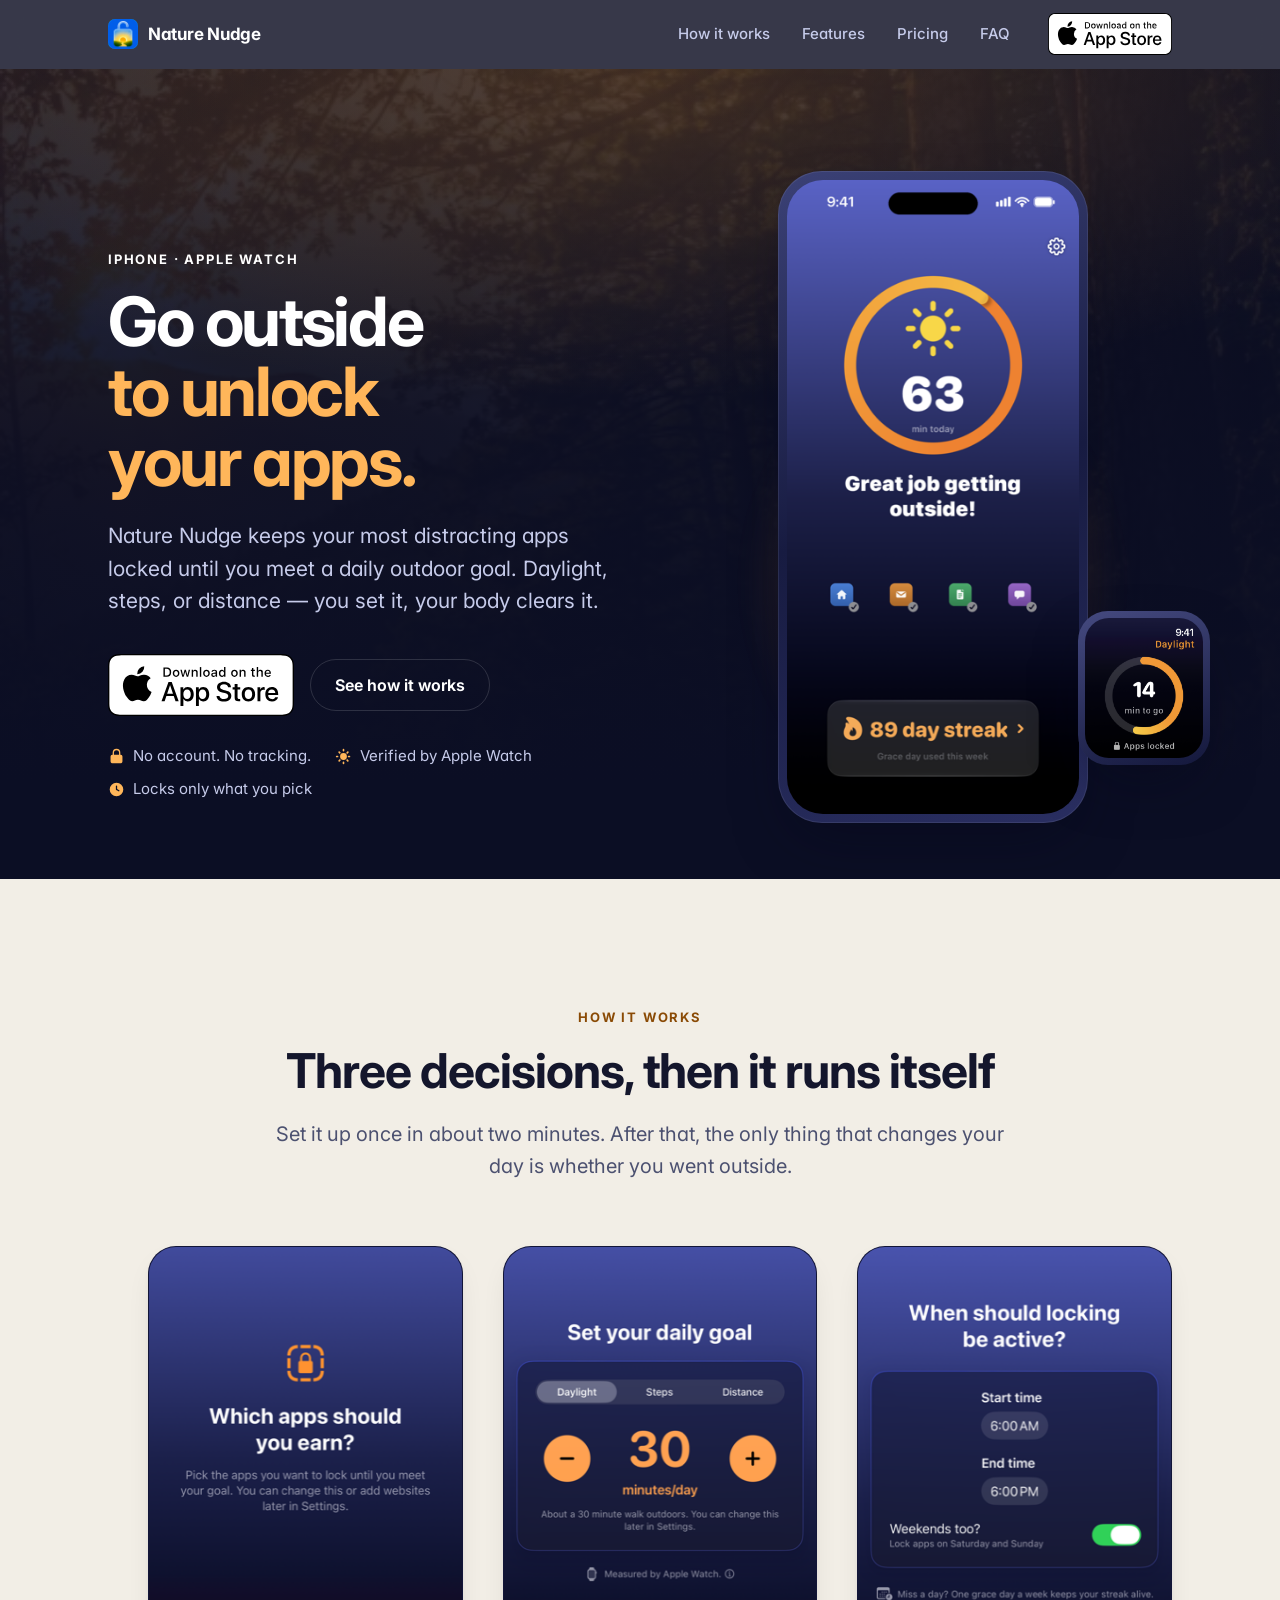
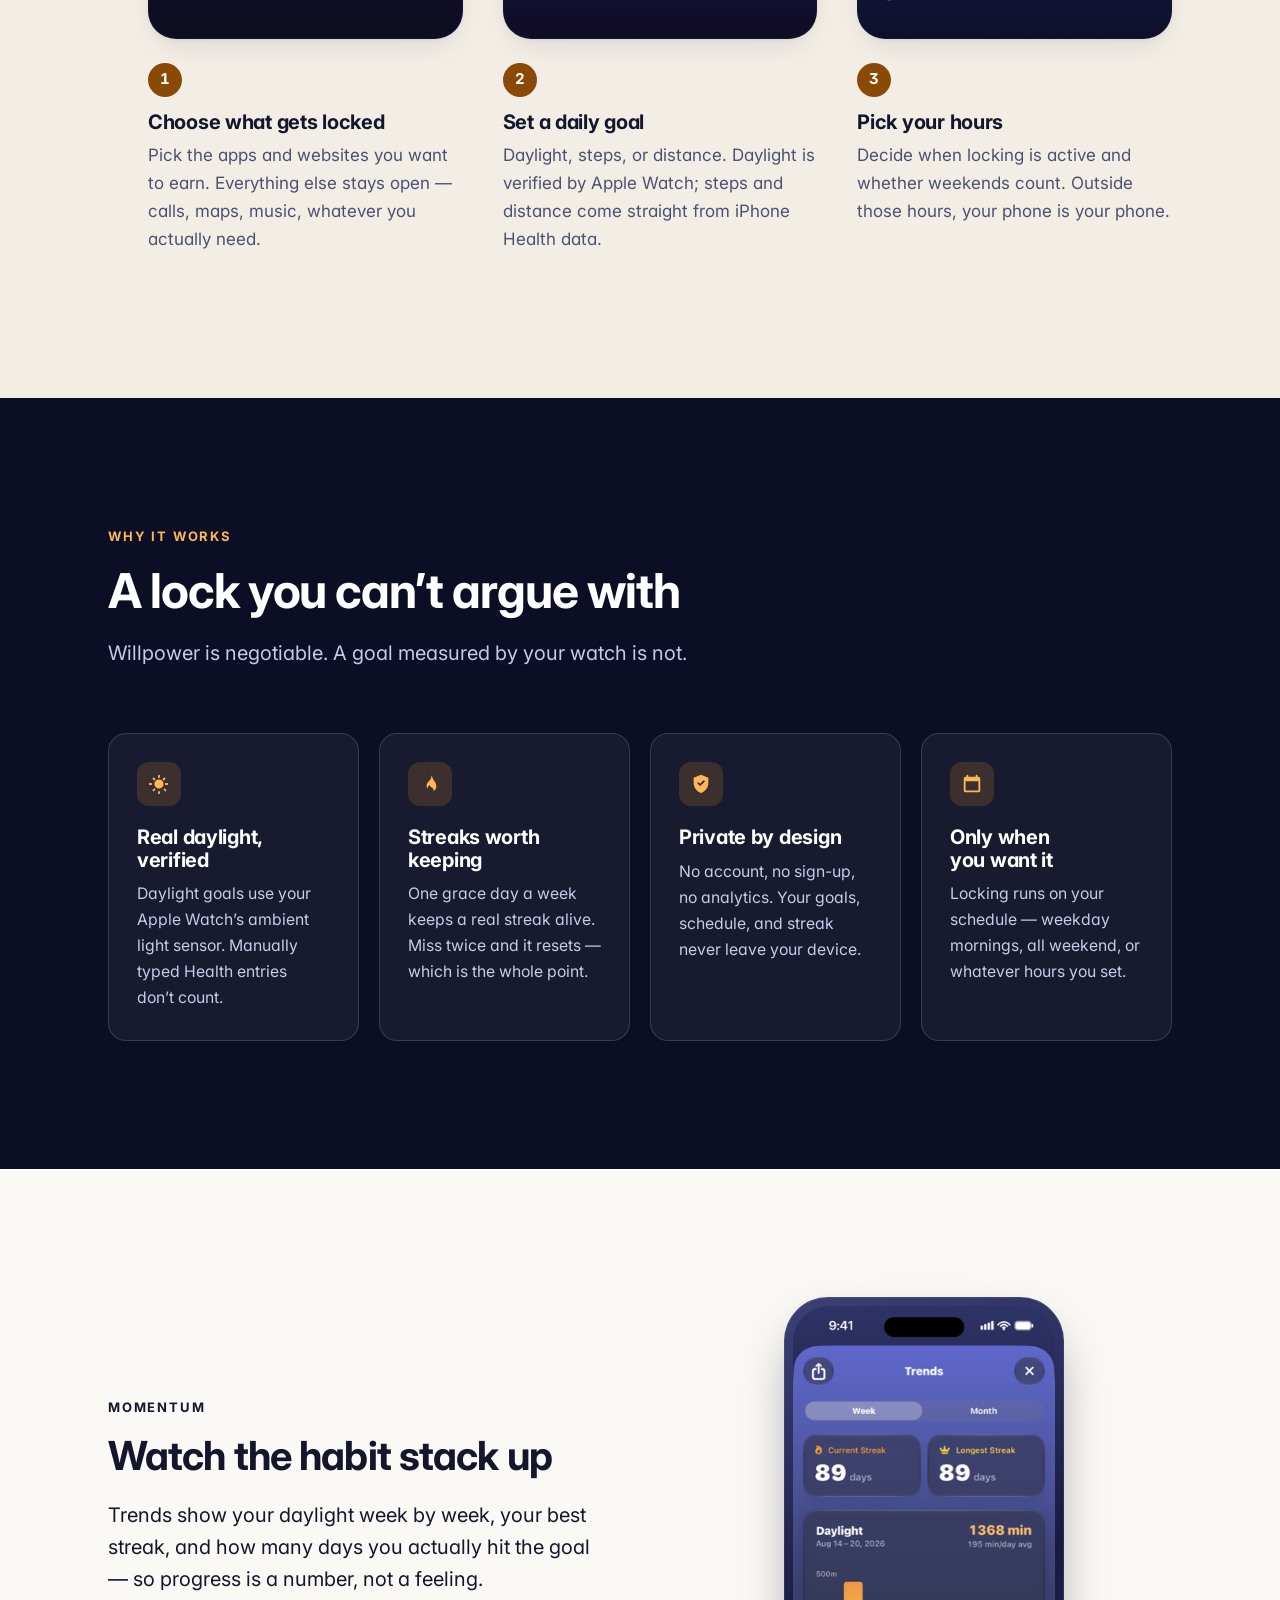
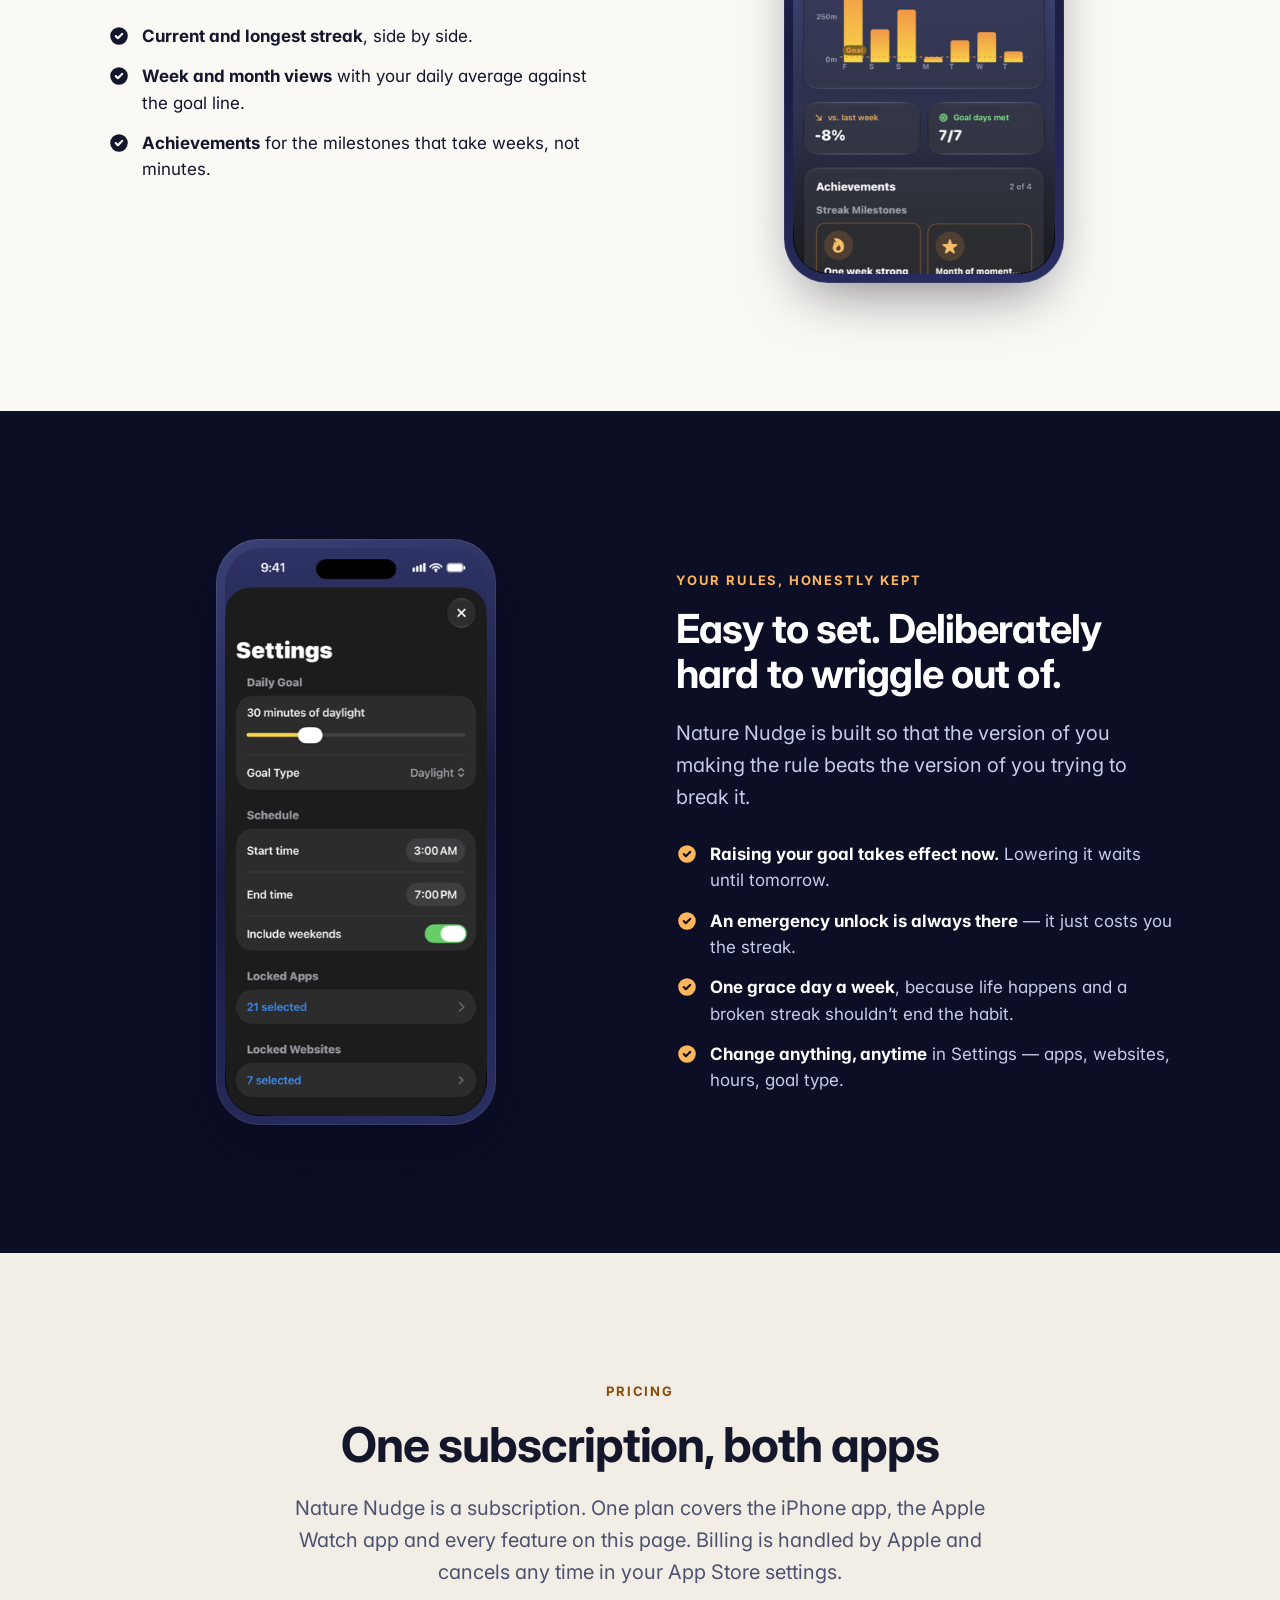
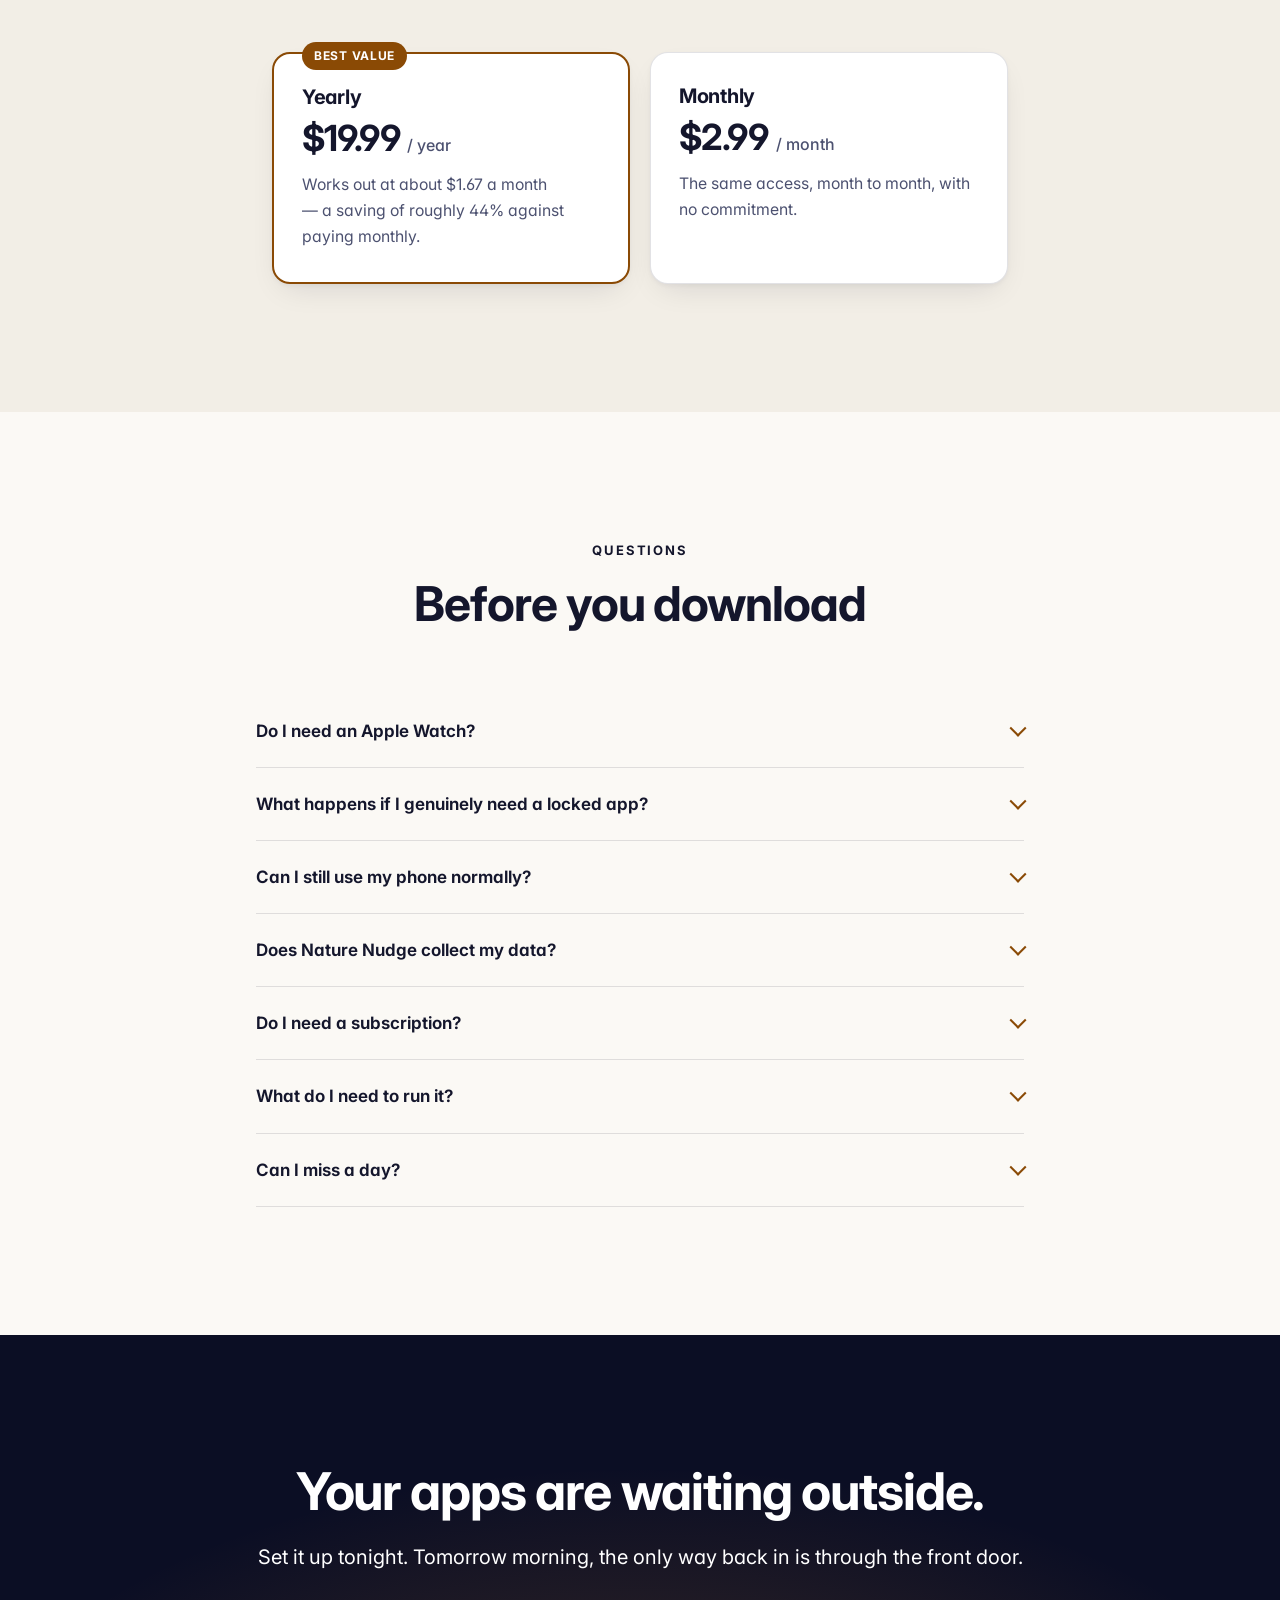
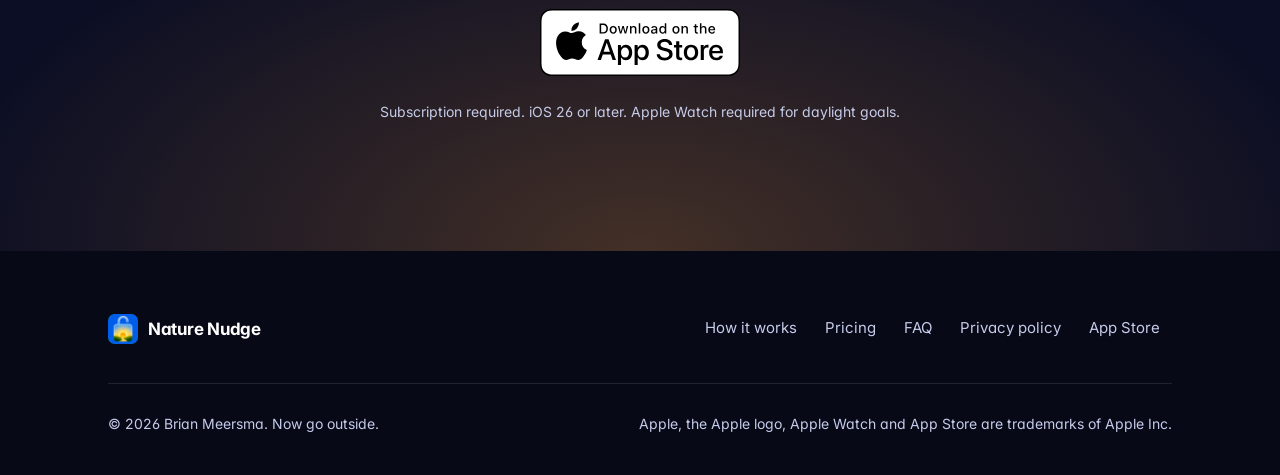
==== index.html @ 87e3a86f "Rebuild the marketing site around the real app The page was still the pre-launch Sunblock design: em" ====
<!DOCTYPE html>
<html lang="en">
<head>
<meta charset="UTF-8">
<meta name="viewport" content="width=device-width, initial-scale=1, viewport-fit=cover">
<title>Nature Nudge — Go outside to unlock your apps</title>
<meta name="description" content="Nature Nudge locks your most distracting apps until you meet a daily outdoor goal — daylight, steps, or distance. On the App Store for iPhone and Apple Watch.">

<meta name="theme-color" content="#FBF9F5" media="(prefers-color-scheme: light)">
<meta name="theme-color" content="#0B0E24" media="(prefers-color-scheme: dark)">
<link rel="canonical" href="https://brian-meersma.github.io/NatureNudge-Website/">

<link rel="icon" href="favicon.ico" sizes="32x32">
<link rel="icon" type="image/png" sizes="32x32" href="assets/favicon-32.png">
<link rel="icon" type="image/png" sizes="192x192" href="assets/favicon-192.png">
<link rel="apple-touch-icon" href="assets/apple-touch-icon.png">

<meta property="og:type" content="website">
<meta property="og:site_name" content="Nature Nudge">
<meta property="og:title" content="Nature Nudge — Go outside to unlock your apps">
<meta property="og:description" content="Your distracting apps stay locked until you meet a daily daylight, steps, or distance goal.">
<meta property="og:url" content="https://brian-meersma.github.io/NatureNudge-Website/">
<meta property="og:image" content="https://brian-meersma.github.io/NatureNudge-Website/assets/og-image.jpg">
<meta property="og:image:type" content="image/jpeg">
<meta property="og:image:width" content="1200">
<meta property="og:image:height" content="630">
<meta property="og:image:alt" content="Two iPhones running Nature Nudge beside the headline Go outside to unlock your apps.">
<meta property="og:image" content="https://brian-meersma.github.io/NatureNudge-Website/assets/og-image-square.jpg">
<meta property="og:image:type" content="image/jpeg">
<meta property="og:image:width" content="1200">
<meta property="og:image:height" content="1200">

<meta name="twitter:card" content="summary_large_image">
<meta name="twitter:title" content="Nature Nudge — Go outside to unlock your apps">
<meta name="twitter:description" content="Your distracting apps stay locked until you meet a daily daylight, steps, or distance goal.">
<meta name="twitter:image" content="https://brian-meersma.github.io/NatureNudge-Website/assets/og-image.jpg">
<meta name="twitter:image:alt" content="Two iPhones running Nature Nudge beside the headline Go outside to unlock your apps.">

<link rel="preconnect" href="https://fonts.googleapis.com">
<link rel="preconnect" href="https://fonts.gstatic.com" crossorigin>
<link href="https://fonts.googleapis.com/css2?family=Inter:wght@400;500;600;700&display=swap" rel="stylesheet">
<link rel="stylesheet" href="style.css">

<script type="application/ld+json">
{
  "@context": "https://schema.org",
  "@type": "SoftwareApplication",
  "name": "Nature Nudge",
  "applicationCategory": "HealthApplication",
  "operatingSystem": "iOS 26.0 or later",
  "url": "https://apps.apple.com/us/app/nature-nudge/id6762029266",
  "description": "Nature Nudge locks your distracting apps until you meet a daily outdoor goal — daylight, steps, or distance.",
  "offers": [
    { "@type": "Offer", "name": "Yearly",  "price": "19.99", "priceCurrency": "USD" },
    { "@type": "Offer", "name": "Monthly", "price": "2.99",  "priceCurrency": "USD" }
  ]
}
</script>
</head>

<body>
<a class="skip-link" href="#main">Skip to main content</a>

<header class="site-header" id="siteHeader">
    <div class="wrap">
        <a class="brand" href="#top">
            <img src="assets/app-icon.png" alt="" width="30" height="30">
            <span>Nature Nudge</span>
        </a>
        <nav aria-label="Main">
            <ul class="nav-list">
                <li><a href="#how">How it works</a></li>
                <li><a href="#features">Features</a></li>
                <li><a href="#pricing">Pricing</a></li>
                <li><a href="#faq">FAQ</a></li>
            </ul>
        </nav>
        <a class="badge-link"
           href="https://apps.apple.com/us/app/nature-nudge/id6762029266">
            <img src="assets/app-store-badge-white.svg"
                 alt="Download Nature Nudge on the App Store"
                 width="124" height="41">
        </a>
    </div>
</header>

<main id="main">

<!-- ============================================================ Hero -- -->
<section class="hero" id="top" aria-labelledby="hero-title">
    <img class="hero__photo" src="assets/hero-photo.jpg" alt="" aria-hidden="true">
    <span class="hero__veil" aria-hidden="true"></span>

    <div class="wrap">
        <div class="hero__grid">
            <div>
                <p class="eyebrow">iPhone · Apple Watch</p>
                <h1 class="hero__title" id="hero-title">
                    Go outside
                    <span class="accent">to unlock your apps.</span>
                </h1>
                <p class="hero__sub">
                    Nature Nudge keeps your most distracting apps locked until you
                    meet a daily outdoor goal. Daylight, steps, or distance — you set it,
                    your body clears it.
                </p>

                <div class="hero__actions">
                    <a class="badge-link"
                       href="https://apps.apple.com/us/app/nature-nudge/id6762029266">
                        <img src="assets/app-store-badge-white.svg"
                             alt="Download Nature Nudge on the App Store"
                             width="186" height="62">
                    </a>
                    <a class="btn btn--ghost-dark" href="#how">See how it works</a>
                </div>

                <ul class="hero__meta">
                    <li>
                        <svg viewBox="0 0 20 20" fill="currentColor" aria-hidden="true"><path fill-rule="evenodd" d="M10 1a4.5 4.5 0 0 0-4.5 4.5V8H5a2 2 0 0 0-2 2v6a2 2 0 0 0 2 2h10a2 2 0 0 0 2-2v-6a2 2 0 0 0-2-2h-.5V5.5A4.5 4.5 0 0 0 10 1Zm3 7V5.5a3 3 0 1 0-6 0V8h6Z" clip-rule="evenodd"/></svg>
                        No account. No tracking.
                    </li>
                    <li>
                        <svg viewBox="0 0 20 20" fill="currentColor" aria-hidden="true"><path d="M10 1a1 1 0 0 1 1 1v1a1 1 0 1 1-2 0V2a1 1 0 0 1 1-1Zm0 13a4 4 0 1 0 0-8 4 4 0 0 0 0 8Zm0 2a1 1 0 0 1 1 1v1a1 1 0 1 1-2 0v-1a1 1 0 0 1 1-1ZM4 10a1 1 0 0 1-1 1H2a1 1 0 1 1 0-2h1a1 1 0 0 1 1 1Zm14 0a1 1 0 0 1-1 1h-1a1 1 0 1 1 0-2h1a1 1 0 0 1 1 1ZM4.222 4.222a1 1 0 0 1 1.414 0l.707.707A1 1 0 0 1 4.93 6.343l-.707-.707a1 1 0 0 1 0-1.414Zm9.435 9.435a1 1 0 0 1 1.414 0l.707.707a1 1 0 0 1-1.414 1.414l-.707-.707a1 1 0 0 1 0-1.414Zm2.121-9.435a1 1 0 0 1 0 1.414l-.707.707a1 1 0 1 1-1.414-1.414l.707-.707a1 1 0 0 1 1.414 0ZM6.343 13.657a1 1 0 0 1 0 1.414l-.707.707a1 1 0 0 1-1.414-1.414l.707-.707a1 1 0 0 1 1.414 0Z"/></svg>
                        Verified by Apple Watch
                    </li>
                    <li>
                        <svg viewBox="0 0 20 20" fill="currentColor" aria-hidden="true"><path fill-rule="evenodd" d="M10 18a8 8 0 1 0 0-16 8 8 0 0 0 0 16Zm.75-12a.75.75 0 0 0-1.5 0v4c0 .28.16.54.4.67l2.75 1.5a.75.75 0 1 0 .72-1.32L10.75 9.5V6Z" clip-rule="evenodd"/></svg>
                        Locks only what you pick
                    </li>
                </ul>
            </div>

            <div class="hero__device">
                <div class="device device--lg">
                    <img src="assets/screens/03-unlock.png"
                         alt="Nature Nudge home screen showing 63 daylight minutes recorded today, a completed progress ring, four unlocked app icons, and an 89 day streak."
                         width="720" height="1561">
                </div>
                <div class="watch">
                    <img src="assets/screens/watch-face.png"
                         alt="Apple Watch showing a daylight progress ring with 14 minutes to go and the label Apps locked."
                         width="500" height="596">
                </div>
            </div>
        </div>
    </div>
</section>

<!-- ==================================================== How it works -- -->
<section class="section section--surface" id="how" aria-labelledby="how-title">
    <div class="wrap">
        <div class="section-head section-head--center">
            <p class="eyebrow">How it works</p>
            <h2 id="how-title">Three decisions, then it runs itself</h2>
            <p class="lede">
                Set it up once in about two minutes. After that, the only thing that
                changes your day is whether you went outside.
            </p>
        </div>

        <ol class="steps">
            <li class="step reveal">
                <div class="step__shot">
                    <img style="--shot-y: 45%" src="assets/screens/11-pick-apps.png"
                         alt="Setup screen asking which apps should you earn, with a Select Apps button."
                         width="720" height="1566" loading="lazy">
                </div>
                <div>
                    <span class="step__n" aria-hidden="true">1</span>
                    <h3><span class="visually-hidden">Step 1. </span>Choose what gets locked</h3>
                    <p>
                        Pick the apps and websites you want to earn. Everything else stays
                        open — calls, maps, music, whatever you actually need.
                    </p>
                </div>
            </li>

            <li class="step reveal">
                <div class="step__shot">
                    <img style="--shot-y: 37%" src="assets/screens/10-set-goal.png"
                         alt="Goal screen with Daylight, Steps and Distance tabs, set to 30 minutes per day and measured by Apple Watch."
                         width="720" height="1566" loading="lazy">
                </div>
                <div>
                    <span class="step__n" aria-hidden="true">2</span>
                    <h3><span class="visually-hidden">Step 2. </span>Set a daily goal</h3>
                    <p>
                        Daylight, steps, or distance. Daylight is verified by Apple Watch;
                        steps and distance come straight from iPhone Health data.
                    </p>
                </div>
            </li>

            <li class="step reveal">
                <div class="step__shot">
                    <img style="--shot-y: 29%" src="assets/screens/12-your-hours.png"
                         alt="Schedule screen with a six in the morning start time, six in the evening end time, and a Weekends too toggle switched on."
                         width="720" height="1566" loading="lazy">
                </div>
                <div>
                    <span class="step__n" aria-hidden="true">3</span>
                    <h3><span class="visually-hidden">Step 3. </span>Pick your hours</h3>
                    <p>
                        Decide when locking is active and whether weekends count. Outside
                        those hours, your phone is your phone.
                    </p>
                </div>
            </li>
        </ol>
    </div>
</section>

<!-- ======================================================= Features -- -->
<section class="section section--dark" id="features" aria-labelledby="features-title">
    <div class="wrap">
        <div class="section-head">
            <p class="eyebrow">Why it works</p>
            <h2 id="features-title">A lock you can’t argue with</h2>
            <p class="lede">
                Willpower is negotiable. A goal measured by your watch is not.
            </p>
        </div>

        <ul class="features">
            <li class="feature reveal">
                <span class="feature__icon" aria-hidden="true">
                    <svg viewBox="0 0 24 24" fill="currentColor"><path d="M12 2a1 1 0 0 1 1 1v1.5a1 1 0 1 1-2 0V3a1 1 0 0 1 1-1Zm0 15a5 5 0 1 0 0-10 5 5 0 0 0 0 10Zm0 2.5a1 1 0 0 1 1 1V22a1 1 0 1 1-2 0v-1.5a1 1 0 0 1 1-1ZM4.5 12a1 1 0 0 1-1 1H2a1 1 0 1 1 0-2h1.5a1 1 0 0 1 1 1Zm17.5 0a1 1 0 0 1-1 1h-1.5a1 1 0 1 1 0-2H21a1 1 0 0 1 1 1ZM5.28 5.28a1 1 0 0 1 1.42 0l1.06 1.06A1 1 0 0 1 6.34 7.76L5.28 6.7a1 1 0 0 1 0-1.42Zm11.96 11.96a1 1 0 0 1 1.42 0l1.06 1.06a1 1 0 0 1-1.42 1.42l-1.06-1.06a1 1 0 0 1 0-1.42Zm1.48-11.96a1 1 0 0 1 0 1.42L17.66 7.76a1 1 0 1 1-1.42-1.42l1.06-1.06a1 1 0 0 1 1.42 0ZM7.76 17.24a1 1 0 0 1 0 1.42L6.7 19.72a1 1 0 0 1-1.42-1.42l1.06-1.06a1 1 0 0 1 1.42 0Z"/></svg>
                </span>
                <h3>Real daylight, verified</h3>
                <p>
                    Daylight goals use your Apple Watch’s ambient light sensor. Manually
                    typed Health entries don’t count.
                </p>
            </li>

            <li class="feature reveal">
                <span class="feature__icon" aria-hidden="true">
                    <svg viewBox="0 0 24 24" fill="currentColor"><path d="M13.5 2.5c.3 3-1 4.6-2.3 6C9.7 10 8.3 11.4 8.3 14a3.7 3.7 0 0 0 1.4 2.9c-.1-1.6.6-2.9 1.7-3.9.9 1.9 2.4 2.4 3.6 3.6a3.6 3.6 0 0 1 .9 3.4A5.9 5.9 0 0 0 19 15c0-4.4-2.4-6-3.4-8-.8-1.6-1.4-3.2-2.1-4.5Z"/><path d="M12 22a6 6 0 0 1-6-6c0-1.1.3-2 .8-2.9A8 8 0 0 0 6 16a6 6 0 0 0 6 6Z" opacity=".55"/></svg>
                </span>
                <h3>Streaks worth keeping</h3>
                <p>
                    One grace day a week keeps a real streak alive. Miss twice and it
                    resets — which is the whole point.
                </p>
            </li>

            <li class="feature reveal">
                <span class="feature__icon" aria-hidden="true">
                    <svg viewBox="0 0 24 24" fill="currentColor"><path fill-rule="evenodd" d="M12 2 4 5.2v6.1c0 4.6 3.2 8.8 8 10.7 4.8-1.9 8-6.1 8-10.7V5.2L12 2Zm3.7 7.7a1 1 0 1 0-1.4-1.4L11 11.6 9.7 10.3a1 1 0 0 0-1.4 1.4l2 2a1 1 0 0 0 1.4 0l4-4Z" clip-rule="evenodd"/></svg>
                </span>
                <h3>Private by design</h3>
                <p>
                    No account, no sign-up, no analytics. Your goals, schedule, and streak
                    never leave your device.
                </p>
            </li>

            <li class="feature reveal">
                <span class="feature__icon" aria-hidden="true">
                    <svg viewBox="0 0 24 24" fill="currentColor"><path fill-rule="evenodd" d="M7 2a1 1 0 0 1 1 1v1h8V3a1 1 0 1 1 2 0v1h1a2 2 0 0 1 2 2v13a2 2 0 0 1-2 2H5a2 2 0 0 1-2-2V6a2 2 0 0 1 2-2h1V3a1 1 0 0 1 1-1ZM5 9v10h14V9H5Z" clip-rule="evenodd"/></svg>
                </span>
                <h3>Only when you want it</h3>
                <p>
                    Locking runs on your schedule — weekday mornings, all weekend, or
                    whatever hours you set.
                </p>
            </li>
        </ul>
    </div>
</section>

<!-- ========================================================= Streaks -- -->
<section class="section section--surface-alt" aria-labelledby="streak-title">
    <div class="wrap">
        <div class="split">
            <div class="split__body">
                <p class="eyebrow">Momentum</p>
                <h2 id="streak-title">Watch the habit stack up</h2>
                <p class="lede">
                    Trends show your daylight week by week, your best streak, and how many
                    days you actually hit the goal — so progress is a number, not a feeling.
                </p>
                <ul class="checklist">
                    <li>
                        <svg viewBox="0 0 20 20" fill="currentColor" aria-hidden="true"><path fill-rule="evenodd" d="M10 18a8 8 0 1 0 0-16 8 8 0 0 0 0 16Zm3.7-9.3a1 1 0 0 0-1.4-1.4L9 10.6 7.7 9.3a1 1 0 0 0-1.4 1.4l2 2a1 1 0 0 0 1.4 0l4-4Z" clip-rule="evenodd"/></svg>
                        <span><strong>Current and longest streak</strong>, side by side.</span>
                    </li>
                    <li>
                        <svg viewBox="0 0 20 20" fill="currentColor" aria-hidden="true"><path fill-rule="evenodd" d="M10 18a8 8 0 1 0 0-16 8 8 0 0 0 0 16Zm3.7-9.3a1 1 0 0 0-1.4-1.4L9 10.6 7.7 9.3a1 1 0 0 0-1.4 1.4l2 2a1 1 0 0 0 1.4 0l4-4Z" clip-rule="evenodd"/></svg>
                        <span><strong>Week and month views</strong> with your daily average against the goal line.</span>
                    </li>
                    <li>
                        <svg viewBox="0 0 20 20" fill="currentColor" aria-hidden="true"><path fill-rule="evenodd" d="M10 18a8 8 0 1 0 0-16 8 8 0 0 0 0 16Zm3.7-9.3a1 1 0 0 0-1.4-1.4L9 10.6 7.7 9.3a1 1 0 0 0-1.4 1.4l2 2a1 1 0 0 0 1.4 0l4-4Z" clip-rule="evenodd"/></svg>
                        <span><strong>Achievements</strong> for the milestones that take weeks, not minutes.</span>
                    </li>
                </ul>
            </div>
            <div class="split__media reveal">
                <div class="device">
                    <img src="assets/screens/04-streak.png"
                         alt="Trends screen showing an 89 day current streak, 1368 daylight minutes for the week, a bar chart against the goal line, and 7 of 7 goal days met."
                         width="720" height="1561" loading="lazy">
                </div>
            </div>
        </div>
    </div>
</section>

<!-- =================================================== Accountability -- -->
<section class="section section--dark" aria-labelledby="rules-title">
    <div class="wrap">
        <div class="split split--flip">
            <div class="split__body">
                <p class="eyebrow">Your rules, honestly kept</p>
                <h2 id="rules-title">Easy to set. Deliberately hard to wriggle out of.</h2>
                <p class="lede">
                    Nature Nudge is built so that the version of you making the rule beats
                    the version of you trying to break it.
                </p>
                <ul class="checklist">
                    <li>
                        <svg viewBox="0 0 20 20" fill="currentColor" aria-hidden="true"><path fill-rule="evenodd" d="M10 18a8 8 0 1 0 0-16 8 8 0 0 0 0 16Zm3.7-9.3a1 1 0 0 0-1.4-1.4L9 10.6 7.7 9.3a1 1 0 0 0-1.4 1.4l2 2a1 1 0 0 0 1.4 0l4-4Z" clip-rule="evenodd"/></svg>
                        <span><strong>Raising your goal takes effect now.</strong> Lowering it waits until tomorrow.</span>
                    </li>
                    <li>
                        <svg viewBox="0 0 20 20" fill="currentColor" aria-hidden="true"><path fill-rule="evenodd" d="M10 18a8 8 0 1 0 0-16 8 8 0 0 0 0 16Zm3.7-9.3a1 1 0 0 0-1.4-1.4L9 10.6 7.7 9.3a1 1 0 0 0-1.4 1.4l2 2a1 1 0 0 0 1.4 0l4-4Z" clip-rule="evenodd"/></svg>
                        <span><strong>An emergency unlock is always there</strong> — it just costs you the streak.</span>
                    </li>
                    <li>
                        <svg viewBox="0 0 20 20" fill="currentColor" aria-hidden="true"><path fill-rule="evenodd" d="M10 18a8 8 0 1 0 0-16 8 8 0 0 0 0 16Zm3.7-9.3a1 1 0 0 0-1.4-1.4L9 10.6 7.7 9.3a1 1 0 0 0-1.4 1.4l2 2a1 1 0 0 0 1.4 0l4-4Z" clip-rule="evenodd"/></svg>
                        <span><strong>One grace day a week</strong>, because life happens and a broken streak shouldn’t end the habit.</span>
                    </li>
                    <li>
                        <svg viewBox="0 0 20 20" fill="currentColor" aria-hidden="true"><path fill-rule="evenodd" d="M10 18a8 8 0 1 0 0-16 8 8 0 0 0 0 16Zm3.7-9.3a1 1 0 0 0-1.4-1.4L9 10.6 7.7 9.3a1 1 0 0 0-1.4 1.4l2 2a1 1 0 0 0 1.4 0l4-4Z" clip-rule="evenodd"/></svg>
                        <span><strong>Change anything, anytime</strong> in Settings — apps, websites, hours, goal type.</span>
                    </li>
                </ul>
            </div>
            <div class="split__media reveal">
                <div class="device">
                    <img src="assets/screens/07-your-rules.png"
                         alt="Nature Nudge Settings showing a 30 minutes of daylight goal slider, start and end times, an include weekends toggle, 21 locked apps and 7 locked websites."
                         width="720" height="1561" loading="lazy">
                </div>
            </div>
        </div>
    </div>
</section>

<!-- ========================================================= Pricing -- -->
<section class="section section--surface" id="pricing" aria-labelledby="pricing-title">
    <div class="wrap">
        <div class="section-head section-head--center">
            <p class="eyebrow">Pricing</p>
            <h2 id="pricing-title">One subscription, both apps</h2>
            <p class="lede">
                Nature Nudge is a subscription. One plan covers the iPhone app, the
                Apple Watch app and every feature on this page. Billing is handled by
                Apple and cancels any time in your App Store settings.
            </p>
        </div>

        <ul class="plans plans--two">
            <li class="plan plan--featured">
                <span class="plan__tag">Best value</span>
                <h3>Yearly</h3>
                <p class="plan__price">$19.99 <span>/ year</span></p>
                <p>Works out at about $1.67 a month — a saving of roughly 44% against
                   paying monthly.</p>
            </li>
            <li class="plan">
                <h3>Monthly</h3>
                <p class="plan__price">$2.99 <span>/ month</span></p>
                <p>The same access, month to month, with no commitment.</p>
            </li>
        </ul>
    </div>
</section>

<!-- ============================================================= FAQ -- -->
<section class="section section--surface-alt" id="faq" aria-labelledby="faq-title">
    <div class="wrap">
        <div class="section-head section-head--center">
            <p class="eyebrow">Questions</p>
            <h2 id="faq-title">Before you download</h2>
        </div>

        <div class="faq">
            <details>
                <summary>Do I need an Apple Watch?</summary>
                <p>
                    Only for daylight goals — the watch’s ambient light sensor is what
                    verifies real time outdoors. Steps and distance goals work from iPhone
                    Health data alone.
                </p>
            </details>
            <details>
                <summary>What happens if I genuinely need a locked app?</summary>
                <p>
                    There’s an emergency unlock you can use at any time. It opens everything
                    immediately and resets your streak, so it stays available without becoming
                    a habit.
                </p>
            </details>
            <details>
                <summary>Can I still use my phone normally?</summary>
                <p>
                    Yes. Only the apps and websites you choose are locked, only during the
                    hours you set. Calls, messages, maps and everything you didn’t pick stay
                    open the whole time.
                </p>
            </details>
            <details>
                <summary>Does Nature Nudge collect my data?</summary>
                <p>
                    No. There is no account, no analytics and no advertising. Your goal,
                    schedule, app selections and streak are stored on your device. Read the
                    full <a href="privacy.html">privacy policy</a>.
                </p>
            </details>
            <details>
                <summary>Do I need a subscription?</summary>
                <p>
                    Yes. Nature Nudge needs an active subscription to lock apps — $2.99
                    a month or $19.99 a year, billed by Apple and cancellable any time
                    in your App Store settings.
                </p>
            </details>
            <details>
                <summary>What do I need to run it?</summary>
                <p>
                    iOS 26 or later on iPhone, iPadOS 26 on iPad, and watchOS 26 for the
                    Apple Watch app. Nature Nudge needs Screen Time permission to lock apps
                    and Health read access for the goal type you choose.
                </p>
            </details>
            <details>
                <summary>Can I miss a day?</summary>
                <p>
                    You get one grace day a week. Use it and the streak survives; miss a
                    second day in the same week and it starts over.
                </p>
            </details>
        </div>
    </div>
</section>

<!-- ============================================================= CTA -- -->
<section class="section cta" aria-labelledby="cta-title">
    <div class="wrap">
        <h2 id="cta-title">Your apps are waiting outside.</h2>
        <p class="lede">
            Set it up tonight. Tomorrow morning, the only way back in is through
            the front door.
        </p>
        <div class="cta__actions">
            <a class="badge-link"
               href="https://apps.apple.com/us/app/nature-nudge/id6762029266">
                <img src="assets/app-store-badge-white.svg"
                     alt="Download Nature Nudge on the App Store"
                     width="200" height="67">
            </a>
        </div>
        <p class="cta__fine">
            Subscription required. iOS 26 or later. Apple Watch required for daylight goals.
        </p>
    </div>
</section>

</main>

<footer class="site-footer">
    <div class="wrap">
        <div class="site-footer__top">
            <a class="brand" href="#top">
                <img src="assets/app-icon.png" alt="" width="30" height="30">
                <span>Nature Nudge</span>
            </a>
            <nav aria-label="Footer">
                <ul>
                    <li><a href="#how">How it works</a></li>
                    <li><a href="#pricing">Pricing</a></li>
                    <li><a href="#faq">FAQ</a></li>
                    <li><a href="privacy.html">Privacy policy</a></li>
                    <li><a href="https://apps.apple.com/us/app/nature-nudge/id6762029266">App Store</a></li>
                </ul>
            </nav>
        </div>
        <div class="site-footer__base">
            <p>&copy; 2026 Brian Meersma. Now go outside.</p>
            <p>Apple, the Apple logo, Apple Watch and App Store are trademarks of Apple Inc.</p>
        </div>
    </div>
</footer>

<script src="script.js" defer></script>
</body>
</html>
---- style.css ----
/* ==========================================================================
   Nature Nudge — marketing site
   Palette and type scale mirror the iOS app: deep indigo night, sunrise amber.
   ========================================================================== */

:root {
    /* Dark canvas — the app's night gradient. Identical in both colour schemes;
       the hero, feature band, CTA and footer are always dark. */
    --ink:            #0B0E24;
    --ink-2:          #12163A;

    --on-dark:        #FFFFFF;
    --on-dark-muted:  #C6CBEA;
    --line-dark:      rgba(255, 255, 255, 0.14);
    --card-dark:      rgba(255, 255, 255, 0.055);

    /* Sunrise accent — constant across schemes */
    --amber:          #F59A2E;
    --amber-bright:   #FFB65A;

    /* Surface canvas — every token below flips under prefers-color-scheme: dark.
       "surface" is the lighter of the two alternating bands, "surface-alt" the
       other; in dark mode both are dark, just separable. */
    --surface:            #FBF9F5;
    --surface-alt:        #F2EEE6;
    --card-surface:       #FFFFFF;
    --on-surface:         #14162C;
    --on-surface-muted:   #4C5170;
    --accent-ink:         #8A4A05;   /* amber that clears 4.5:1 on the surface */
    --on-accent:          #FFFFFF;   /* text sitting on an --accent-ink chip */
    --line:               rgba(20, 22, 44, 0.12);
    --shadow-card:        0 2px 4px rgba(20, 22, 44, 0.04),
                          0 12px 32px -12px rgba(20, 22, 44, 0.14);

    /* Geometry */
    --radius-sm:  10px;
    --radius:     18px;
    --radius-lg:  28px;
    --measure:    68ch;
    --gutter:     clamp(1.25rem, 5vw, 3rem);
    --section-y:  clamp(4.5rem, 10vw, 8.5rem);

    --shadow-lift: 0 24px 60px -20px rgba(5, 7, 25, 0.55);
}

@media (prefers-color-scheme: dark) {
    :root {
        --surface:            #171C3D;
        --surface-alt:        #0F1330;
        --card-surface:       rgba(255, 255, 255, 0.055);
        --on-surface:         #FFFFFF;
        --on-surface-muted:   #C6CBEA;
        --accent-ink:         #FFB65A;
        --on-accent:          #1A1204;
        --line:               rgba(255, 255, 255, 0.14);
        --shadow-card:        0 2px 4px rgba(0, 0, 0, 0.28),
                              0 14px 34px -14px rgba(0, 0, 0, 0.55);
    }
}

/* --------------------------------------------------------------- Reset -- */

*, *::before, *::after { box-sizing: border-box; }

html {
    -webkit-text-size-adjust: 100%;
    scroll-behavior: smooth;
    scroll-padding-top: 6rem;
}

body {
    margin: 0;
    font-family: "Inter", -apple-system, BlinkMacSystemFont, "Segoe UI", Roboto,
                 Helvetica, Arial, sans-serif;
    font-size: 1.0625rem;
    line-height: 1.65;
    color: var(--on-surface);
    background: var(--surface);
    -webkit-font-smoothing: antialiased;
    text-rendering: optimizeLegibility;
    font-feature-settings: "cv11", "ss01";
}

img, svg { display: block; max-width: 100%; height: auto; }

h1, h2, h3, h4 {
    margin: 0;
    font-weight: 700;
    line-height: 1.12;
    letter-spacing: -0.022em;
    text-wrap: balance;
}

p { margin: 0; text-wrap: pretty; }

ul { margin: 0; padding: 0; list-style: none; }

a { color: inherit; }

/* ------------------------------------------------------- Accessibility -- */

.skip-link {
    position: absolute;
    left: 1rem;
    top: -100%;
    z-index: 999;
    padding: 0.75rem 1.25rem;
    background: var(--amber);
    color: #1A1204;
    font-weight: 700;
    border-radius: var(--radius-sm);
    text-decoration: none;
}
.skip-link:focus { top: 1rem; }

:focus-visible {
    outline: 3px solid var(--amber-bright);
    outline-offset: 3px;
    border-radius: 4px;
}
.section--surface :focus-visible,
.section--surface-alt :focus-visible { outline-color: var(--accent-ink); }

.visually-hidden {
    position: absolute;
    width: 1px; height: 1px;
    margin: -1px; padding: 0;
    overflow: hidden;
    clip: rect(0 0 0 0);
    clip-path: inset(50%);
    white-space: nowrap;
}

/* ------------------------------------------------------------- Layout -- */

.wrap {
    width: 100%;
    max-width: 1160px;
    margin-inline: auto;
    padding-inline: var(--gutter);
}

.section { padding-block: var(--section-y); }

.section--surface { background: var(--surface); color: var(--on-surface); }
.section--surface { background: var(--surface-alt); color: var(--on-surface); }
.section--dark {
    background: var(--ink);
    color: var(--on-dark);
}

.section-head { max-width: 46rem; margin-bottom: clamp(2.5rem, 5vw, 4rem); }
.section-head--center { margin-inline: auto; text-align: center; }

.eyebrow {
    display: block;
    margin-bottom: 1rem;
    font-size: 0.8125rem;
    font-weight: 700;
    letter-spacing: 0.14em;
    text-transform: uppercase;
}
.section--surface .eyebrow,
.section--surface .eyebrow { color: var(--accent-ink); }
.section--dark .eyebrow { color: var(--amber-bright); }

h2 { font-size: clamp(1.95rem, 4.4vw, 3rem); }
h3 { font-size: 1.25rem; letter-spacing: -0.014em; }

.lede {
    margin-top: 1.25rem;
    font-size: clamp(1.0625rem, 1.6vw, 1.25rem);
    line-height: 1.6;
    max-width: var(--measure);
}
.section--surface .lede,
.section--surface .lede { color: var(--on-surface-muted); }
.section--dark .lede { color: var(--on-dark-muted); }
.section-head--center .lede { margin-inline: auto; }

/* ------------------------------------------------------------ Buttons -- */

.badge-link {
    display: inline-block;
    border-radius: 9px;
    transition: transform 0.18s ease;
}
.badge-link:hover { transform: translateY(-2px); }
.badge-link img { width: 168px; height: auto; }

.btn {
    display: inline-flex;
    align-items: center;
    gap: 0.5rem;
    min-height: 48px;
    padding: 0.75rem 1.5rem;
    border-radius: 999px;
    font-weight: 650;
    font-size: 1rem;
    text-decoration: none;
    border: 1.5px solid transparent;
    transition: background-color 0.18s ease, border-color 0.18s ease,
                transform 0.18s ease;
}
.btn--ghost-dark {
    border-color: var(--line-dark);
    color: var(--on-dark);
}
.btn--ghost-dark:hover {
    background: rgba(255, 255, 255, 0.08);
    border-color: rgba(255, 255, 255, 0.32);
}
.btn--solid {
    background: var(--amber);
    color: #1A1204;
}
.btn--solid:hover { background: var(--amber-bright); transform: translateY(-2px); }

/* --------------------------------------------------------------- Nav --- */

.site-header {
    position: sticky;
    top: 0;
    z-index: 50;
    background: rgba(11, 14, 36, 0.82);
    backdrop-filter: saturate(160%) blur(14px);
    -webkit-backdrop-filter: saturate(160%) blur(14px);
    border-bottom: 1px solid transparent;
    color: var(--on-dark);
    transition: border-color 0.25s ease, background-color 0.25s ease;
}
.site-header.is-stuck { border-bottom-color: var(--line-dark); }

.site-header .wrap {
    display: flex;
    align-items: center;
    gap: 1.5rem;
    min-height: 68px;
}

.brand {
    display: inline-flex;
    align-items: center;
    min-height: 44px;
    gap: 0.625rem;
    font-weight: 700;
    font-size: 1.0625rem;
    letter-spacing: -0.015em;
    text-decoration: none;
    margin-right: auto;
}
.brand img { width: 30px; height: 30px; border-radius: 7px; }

.nav-list {
    display: flex;
    align-items: center;
    gap: 0.25rem;
}
.nav-list a {
    display: inline-flex;
    align-items: center;
    min-height: 44px;
    padding: 0 0.875rem;
    border-radius: 999px;
    font-size: 0.9375rem;
    font-weight: 500;
    color: var(--on-dark-muted);
    text-decoration: none;
    transition: color 0.18s ease, background-color 0.18s ease;
}
.nav-list a:hover { color: var(--on-dark); background: rgba(255, 255, 255, 0.08); }

.site-header .badge-link {
    display: inline-flex;
    align-items: center;
    min-height: 44px;
}
.site-header .badge-link img { width: 124px; }

@media (max-width: 720px) {
    .nav-list { display: none; }
}

/* Footer links sit flush with the wordmark once the row wraps. */
@media (max-width: 720px) {
    .site-footer nav ul { margin-inline-start: -0.75rem; }
}

@media (max-width: 400px) {
    .site-header .wrap { gap: 0.75rem; }
    .brand { font-size: 1rem; }
    .brand span { white-space: nowrap; }
    .site-header .badge-link img { width: 104px; }
}

/* --------------------------------------------------------------- Hero -- */

.hero {
    position: relative;
    isolation: isolate;
    background: var(--ink);
    color: var(--on-dark);
    overflow: hidden;
    padding-block: clamp(3.5rem, 8vw, 6.5rem) 0;
}

.hero__photo {
    position: absolute;
    inset: 0;
    z-index: -2;
    width: 100%;
    height: 100%;
    object-fit: cover;
    object-position: 50% 32%;
    opacity: 0.34;
}

.hero__veil {
    position: absolute;
    inset: 0;
    z-index: -1;
    background:
        radial-gradient(120% 70% at 50% 0%, rgba(245, 154, 46, 0.20) 0%, rgba(245, 154, 46, 0) 58%),
        linear-gradient(180deg, rgba(11, 14, 36, 0.62) 0%, rgba(11, 14, 36, 0.88) 46%, var(--ink) 88%);
}

.hero__grid {
    display: grid;
    gap: clamp(2.5rem, 6vw, 4rem);
    align-items: center;
}
@media (min-width: 940px) {
    .hero__grid {
        grid-template-columns: minmax(0, 1.05fr) minmax(0, 0.95fr);
        gap: 3.5rem;
    }
}

.hero__title {
    font-size: clamp(2.5rem, 6.2vw, 4.25rem);
    letter-spacing: -0.035em;
    line-height: 1.03;
}
.hero__title .accent {
    display: block;
    color: var(--amber-bright);
}

.hero__sub {
    margin-top: 1.5rem;
    max-width: 34rem;
    font-size: clamp(1.0625rem, 1.8vw, 1.3125rem);
    line-height: 1.55;
    color: var(--on-dark-muted);
}

.hero__actions {
    display: flex;
    flex-wrap: wrap;
    align-items: center;
    gap: 1rem;
    margin-top: 2.25rem;
}
.hero .badge-link img { width: 186px; }

.hero__meta {
    display: flex;
    flex-wrap: wrap;
    gap: 0.5rem 1.5rem;
    margin-top: 1.75rem;
    font-size: 0.9375rem;
    color: var(--on-dark-muted);
}
.hero__meta li { display: flex; align-items: center; gap: 0.5rem; }
.hero__meta svg { flex: none; width: 17px; height: 17px; color: var(--amber-bright); }

/* Device art */

.device {
    position: relative;
    margin-inline: auto;
    width: min(280px, 72vw);
    padding: 9px;
    border-radius: 44px;
    background: linear-gradient(160deg, #3B4176 0%, #171B41 50%, #2A2F62 100%);
    box-shadow: var(--shadow-lift), 0 0 0 1px rgba(255, 255, 255, 0.08) inset;
}
.device img {
    width: 100%;
    border-radius: 36px;
    display: block;
}
.device--lg { width: min(310px, 76vw); }

.hero__device {
    position: relative;
    display: flex;
    justify-content: center;
    padding-bottom: clamp(2rem, 5vw, 3.5rem);
}
.hero__device::before {
    content: "";
    position: absolute;
    inset: 12% -6% -4%;
    background: radial-gradient(50% 50% at 50% 50%, rgba(245, 154, 46, 0.30), rgba(245, 154, 46, 0) 70%);
    filter: blur(10px);
    z-index: -1;
}

.watch {
    position: absolute;
    right: -8%;
    bottom: 16%;
    width: min(132px, 32vw);
    padding: 7px;
    border-radius: 30px;
    background: linear-gradient(160deg, #454A80 0%, #14183C 100%);
    box-shadow: var(--shadow-lift);
}
.watch img { width: 100%; border-radius: 24px; display: block; }
/* iPhone widths: keep the watch fully on screen and clear of the streak pill. */
@media (max-width: 600px) {
    .hero { padding-block: clamp(2.25rem, 7vw, 6.5rem) 0; }
    .hero__sub { margin-top: 1.125rem; }
    .hero__actions { margin-top: 1.75rem; gap: 0.75rem; }
    .hero__meta { margin-top: 1.5rem; gap: 0.625rem 1.25rem; }
    .hero__device { padding-bottom: 2rem; }
    .device--lg { width: min(272px, 70vw); }
    .watch { right: 0; bottom: 7%; width: min(88px, 24vw); }
}

/* --------------------------------------------------------- How it works */

.steps {
    display: grid;
    gap: clamp(2rem, 4vw, 2.5rem);
    counter-reset: step;
}
@media (min-width: 800px) {
    .steps { grid-template-columns: repeat(3, minmax(0, 1fr)); }
}

.step {
    display: flex;
    flex-direction: column;
    gap: 1.5rem;
}

.step__shot {
    border-radius: var(--radius-lg);
    overflow: hidden;
    background: var(--ink-2);
    box-shadow: var(--shadow-card);
    border: 1px solid var(--line);
}
.step__shot img {
    width: 100%;
    aspect-ratio: 4 / 5;
    object-fit: cover;
    object-position: 50% var(--shot-y, 40%);
}

.step__n {
    display: inline-flex;
    align-items: center;
    justify-content: center;
    width: 34px;
    height: 34px;
    border-radius: 50%;
    background: var(--accent-ink);
    color: var(--on-accent);
    font-size: 0.9375rem;
    font-weight: 700;
    font-variant-numeric: tabular-nums;
}

.step h3 { margin-top: 0.875rem; }
.step p { margin-top: 0.5rem; color: var(--on-surface-muted); }

/* ----------------------------------------------------------- Features -- */

.features {
    display: grid;
    gap: 1.25rem;
}
@media (min-width: 660px) { .features { grid-template-columns: repeat(2, 1fr); } }
@media (min-width: 1000px) { .features { grid-template-columns: repeat(4, 1fr); } }

.feature {
    padding: 1.75rem;
    border-radius: var(--radius);
    background: var(--card-dark);
    border: 1px solid var(--line-dark);
}
.feature__icon {
    display: flex;
    align-items: center;
    justify-content: center;
    width: 44px;
    height: 44px;
    margin-bottom: 1.25rem;
    border-radius: 12px;
    background: rgba(245, 154, 46, 0.16);
    color: var(--amber-bright);
}
.feature__icon svg { width: 22px; height: 22px; }
.feature p { margin-top: 0.625rem; color: var(--on-dark-muted); font-size: 0.9875rem; }

/* -------------------------------------------------------------- Split -- */

.split {
    display: grid;
    gap: clamp(2.5rem, 6vw, 4.5rem);
    align-items: center;
}
@media (min-width: 900px) {
    .split { grid-template-columns: repeat(2, minmax(0, 1fr)); }
    .split--flip .split__media { order: -1; }
}

.split__body h2 { font-size: clamp(1.8rem, 3.6vw, 2.5rem); }

.checklist { margin-top: 1.75rem; display: grid; gap: 0.875rem; }
.checklist li {
    display: grid;
    grid-template-columns: 22px 1fr;
    gap: 0.75rem;
    align-items: start;
    line-height: 1.55;
}
.checklist svg { width: 22px; height: 22px; margin-top: 2px; }
.section--dark .checklist svg { color: var(--amber-bright); }
.section--surface .checklist svg,
.section--surface .checklist svg { color: var(--accent-ink); }
.section--dark .checklist li { color: var(--on-dark-muted); }
.section--surface .checklist li,
.section--surface .checklist li { color: var(--on-surface-muted); }
.checklist strong { color: inherit; }
.section--dark .checklist strong { color: var(--on-dark); }
.section--surface .checklist strong,
.section--surface .checklist strong { color: var(--on-surface); }

/* ------------------------------------------------------------ Pricing -- */

.plans {
    display: grid;
    gap: 1.25rem;
    max-width: 62rem;
    margin-inline: auto;
}
@media (min-width: 760px) { .plans { grid-template-columns: repeat(3, 1fr); } }

.plans--two { max-width: 46rem; }
@media (min-width: 760px) { .plans--two { grid-template-columns: repeat(2, 1fr); } }

.plan {
    position: relative;
    display: flex;
    flex-direction: column;
    padding: 2rem 1.75rem;
    border-radius: var(--radius);
    background: var(--card-surface);
    border: 1px solid var(--line);
    box-shadow: var(--shadow-card);
}
.plan--featured { border-color: var(--accent-ink); border-width: 2px; }

.plan__tag {
    position: absolute;
    top: -0.75rem;
    left: 1.75rem;
    padding: 0.25rem 0.75rem;
    border-radius: 999px;
    background: var(--accent-ink);
    color: var(--on-accent);
    font-size: 0.75rem;
    font-weight: 700;
    letter-spacing: 0.06em;
    text-transform: uppercase;
}
.plan p { margin-top: 0.75rem; color: var(--on-surface-muted); font-size: 0.9875rem; }

.plan p.plan__price {
    margin-top: 0.625rem;
    font-size: 2.25rem;
    font-weight: 700;
    line-height: 1.15;
    letter-spacing: -0.03em;
    color: var(--on-surface);
}
.plan p.plan__price span {
    font-size: 1rem;
    font-weight: 500;
    color: var(--on-surface-muted);
    letter-spacing: 0;
}

/* ---------------------------------------------------------------- FAQ -- */

.faq { max-width: 48rem; margin-inline: auto; }

.faq details {
    border-bottom: 1px solid var(--line);
}
.faq summary {
    display: flex;
    align-items: center;
    justify-content: space-between;
    gap: 1rem;
    padding: 1.375rem 0;
    font-weight: 650;
    font-size: 1.0625rem;
    cursor: pointer;
    list-style: none;
}
.faq summary::-webkit-details-marker { display: none; }
.faq summary::after {
    content: "";
    flex: none;
    width: 12px;
    height: 12px;
    border-right: 2px solid var(--accent-ink);
    border-bottom: 2px solid var(--accent-ink);
    transform: rotate(45deg) translate(-2px, -2px);
    transition: transform 0.2s ease;
}
.faq details[open] summary::after { transform: rotate(-135deg) translate(-2px, -2px); }
.faq details p { padding-bottom: 1.5rem; color: var(--on-surface-muted); max-width: 60ch; }

/* ---------------------------------------------------------------- CTA -- */

.cta {
    position: relative;
    isolation: isolate;
    text-align: center;
    background: var(--ink);
    color: var(--on-dark);
    overflow: hidden;
}
.cta::before {
    content: "";
    position: absolute;
    inset: 0;
    z-index: -1;
    background: radial-gradient(90% 120% at 50% 100%, rgba(245, 154, 46, 0.24) 0%, rgba(245, 154, 46, 0) 62%);
}
.cta h2 { font-size: clamp(2rem, 5vw, 3.25rem); }
.cta .lede { margin-inline: auto; }
.cta__actions {
    display: flex;
    justify-content: center;
    margin-top: 2.25rem;
}
.cta .badge-link img { width: 200px; }
.cta__fine {
    margin-top: 1.5rem;
    font-size: 0.875rem;
    color: var(--on-dark-muted);
}

/* ------------------------------------------------------------- Footer -- */

.site-footer {
    background: #070917;
    color: var(--on-dark-muted);
    padding-block: 3.5rem 2.5rem;
    font-size: 0.9375rem;
}
.site-footer__top {
    display: flex;
    flex-wrap: wrap;
    align-items: center;
    justify-content: space-between;
    gap: 1.5rem;
    padding-bottom: 2rem;
    border-bottom: 1px solid rgba(255, 255, 255, 0.1);
}
.site-footer .brand { color: var(--on-dark); margin-right: 0; }
.site-footer nav ul { display: flex; flex-wrap: wrap; gap: 0.25rem; }
.site-footer nav a {
    display: inline-flex;
    align-items: center;
    min-height: 44px;
    padding: 0 0.75rem;
    border-radius: 8px;
    text-decoration: none;
    color: var(--on-dark-muted);
}
.site-footer nav a:hover { color: var(--on-dark); text-decoration: underline; }
.site-footer__base {
    display: flex;
    flex-wrap: wrap;
    gap: 0.5rem 1.5rem;
    justify-content: space-between;
    padding-top: 1.75rem;
    font-size: 0.875rem;
}

/* -------------------------------------------------------------- Prose -- */

.prose {
    max-width: 44rem;
    margin-inline: auto;
}
.prose h1 {
    font-size: clamp(2.1rem, 5vw, 2.9rem);
    margin-bottom: 0.625rem;
}
.prose h2 {
    font-size: 1.375rem;
    margin-top: 2.75rem;
    margin-bottom: 0.75rem;
}
.prose p { margin-bottom: 1.125rem; color: var(--on-surface-muted); }
.prose a { color: var(--accent-ink); text-underline-offset: 3px; }
.prose > p:first-of-type {
    margin-bottom: 2.25rem;
    font-size: 0.9375rem;
    letter-spacing: 0.01em;
}

.back-link {
    display: inline-flex;
    align-items: center;
    gap: 0.4rem;
    min-height: 44px;
    margin-bottom: 1rem;
    font-weight: 600;
    color: var(--accent-ink);
    text-decoration: none;
}
.back-link:hover { text-decoration: underline; }

.prose__end {
    margin-top: 3rem;
    padding-top: 1.75rem;
    border-top: 1px solid var(--line);
    font-weight: 650;
    color: var(--on-surface);
}

/* ------------------------------------------------------------ Reveals -- */

.reveal {
    opacity: 0;
    transform: translateY(18px);
    transition: opacity 0.6s ease, transform 0.6s ease;
}
.reveal.is-visible { opacity: 1; transform: none; }

@media (prefers-reduced-motion: reduce) {
    html { scroll-behavior: auto; }
    *, *::before, *::after {
        animation-duration: 0.001ms !important;
        animation-iteration-count: 1 !important;
        transition-duration: 0.001ms !important;
        scroll-behavior: auto !important;
    }
    .reveal { opacity: 1; transform: none; }
}

/* --------------------------------------------------- Forced colors ---- */

@media (forced-colors: active) {
    .feature, .plan, .step__shot, .device, .watch { border: 1px solid CanvasText; }
    .faq summary::after { border-color: CanvasText; }
}
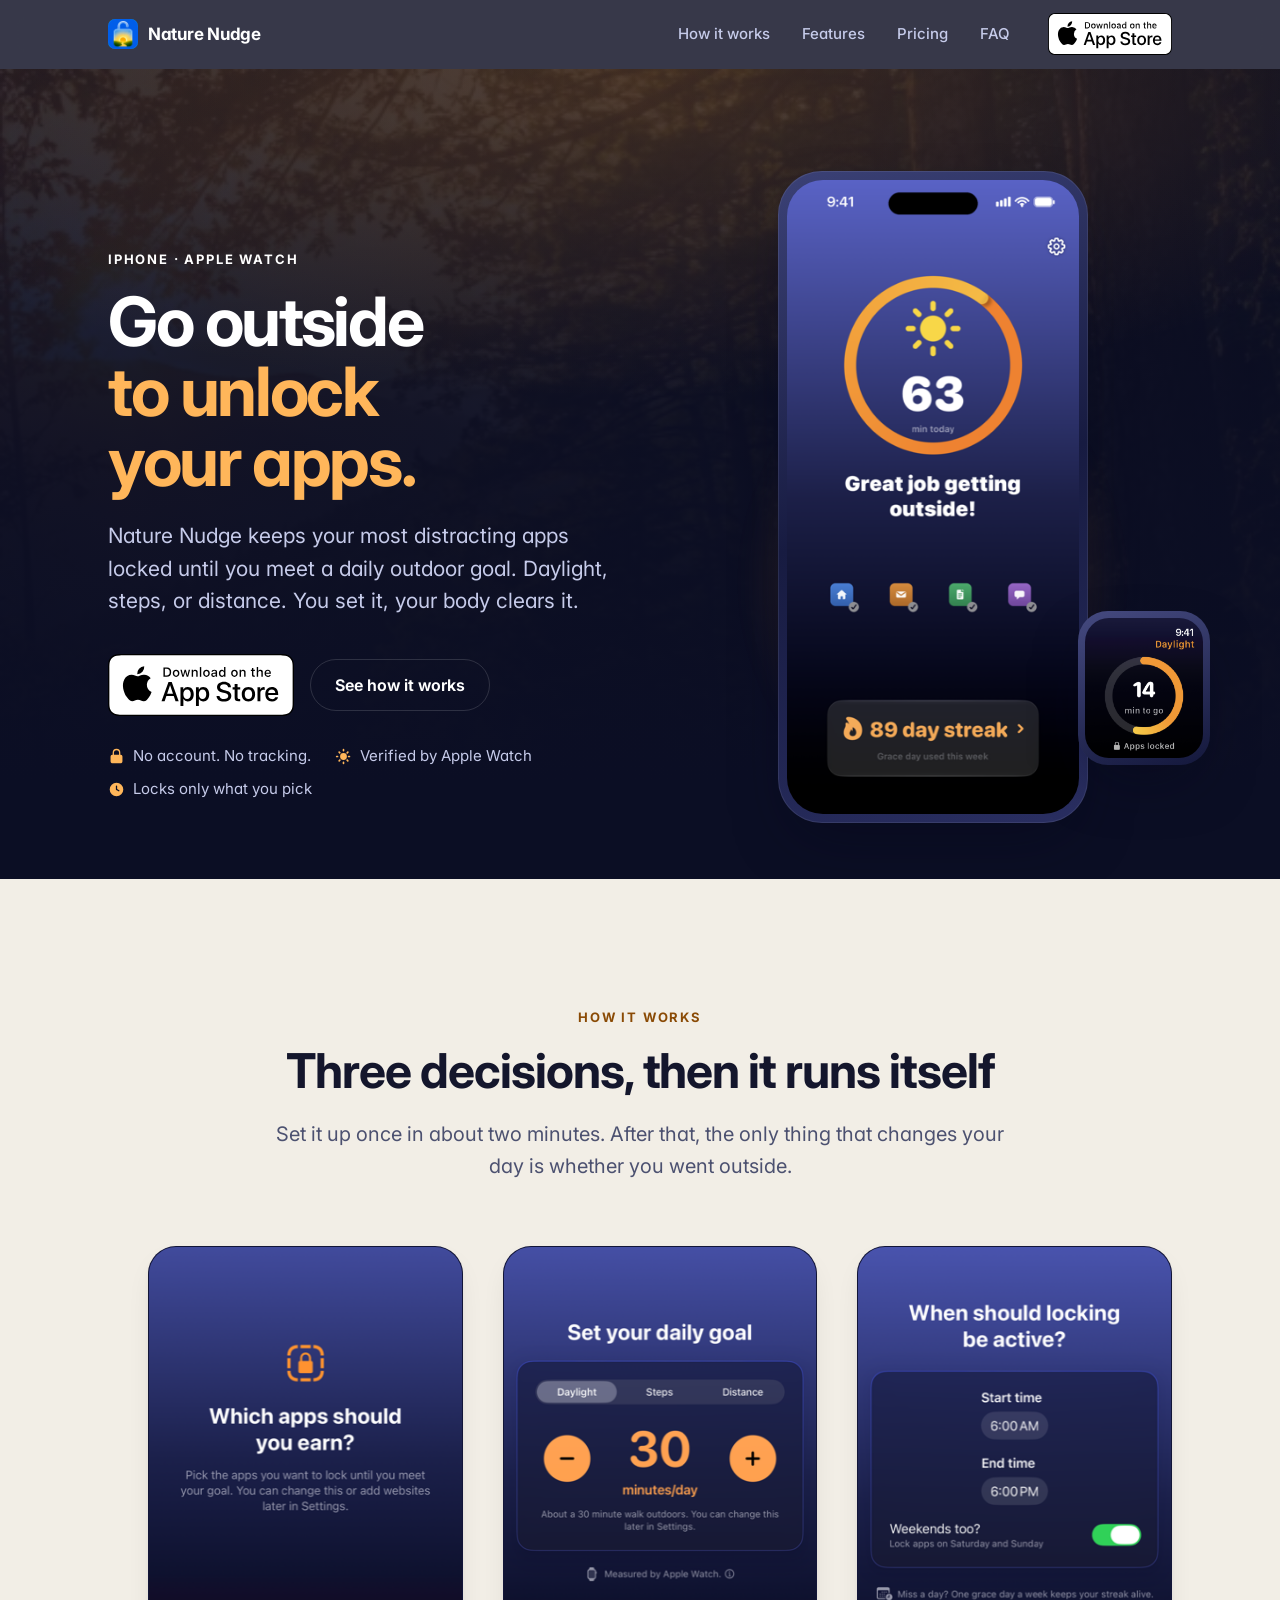
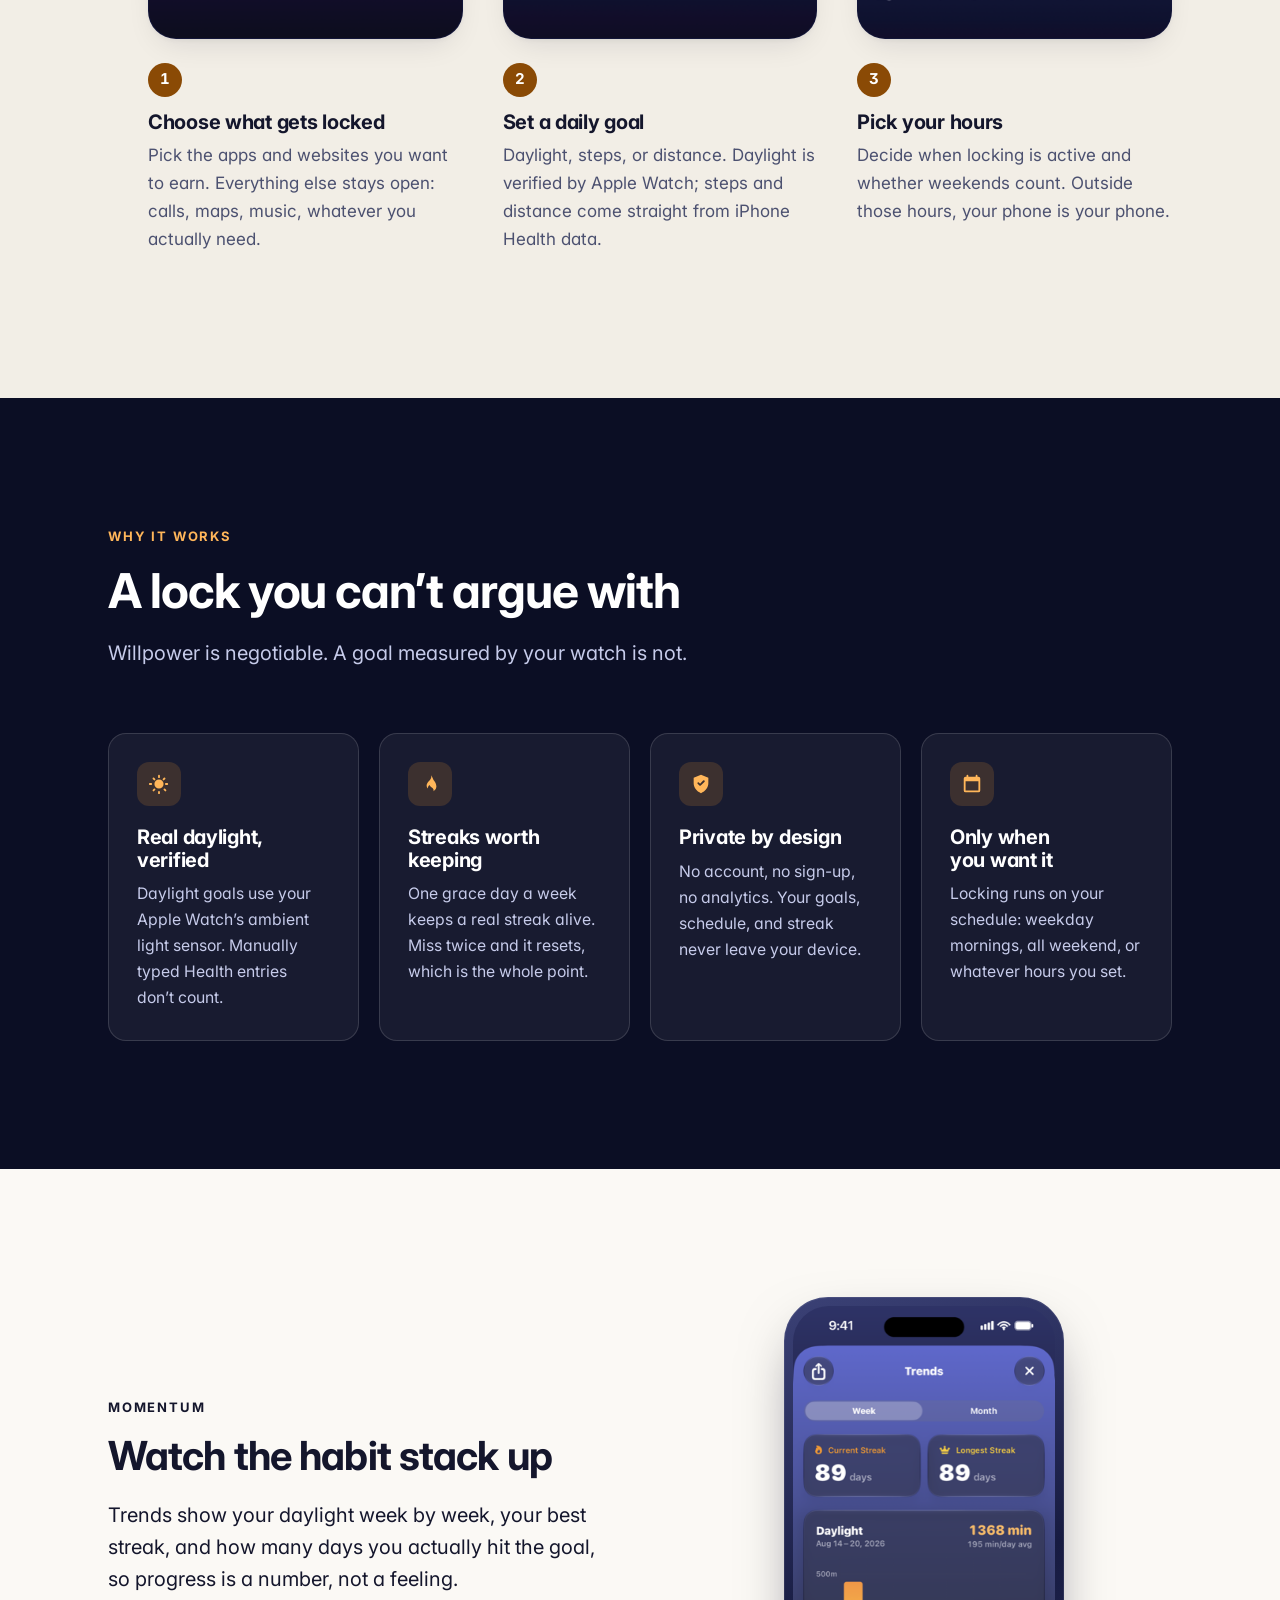
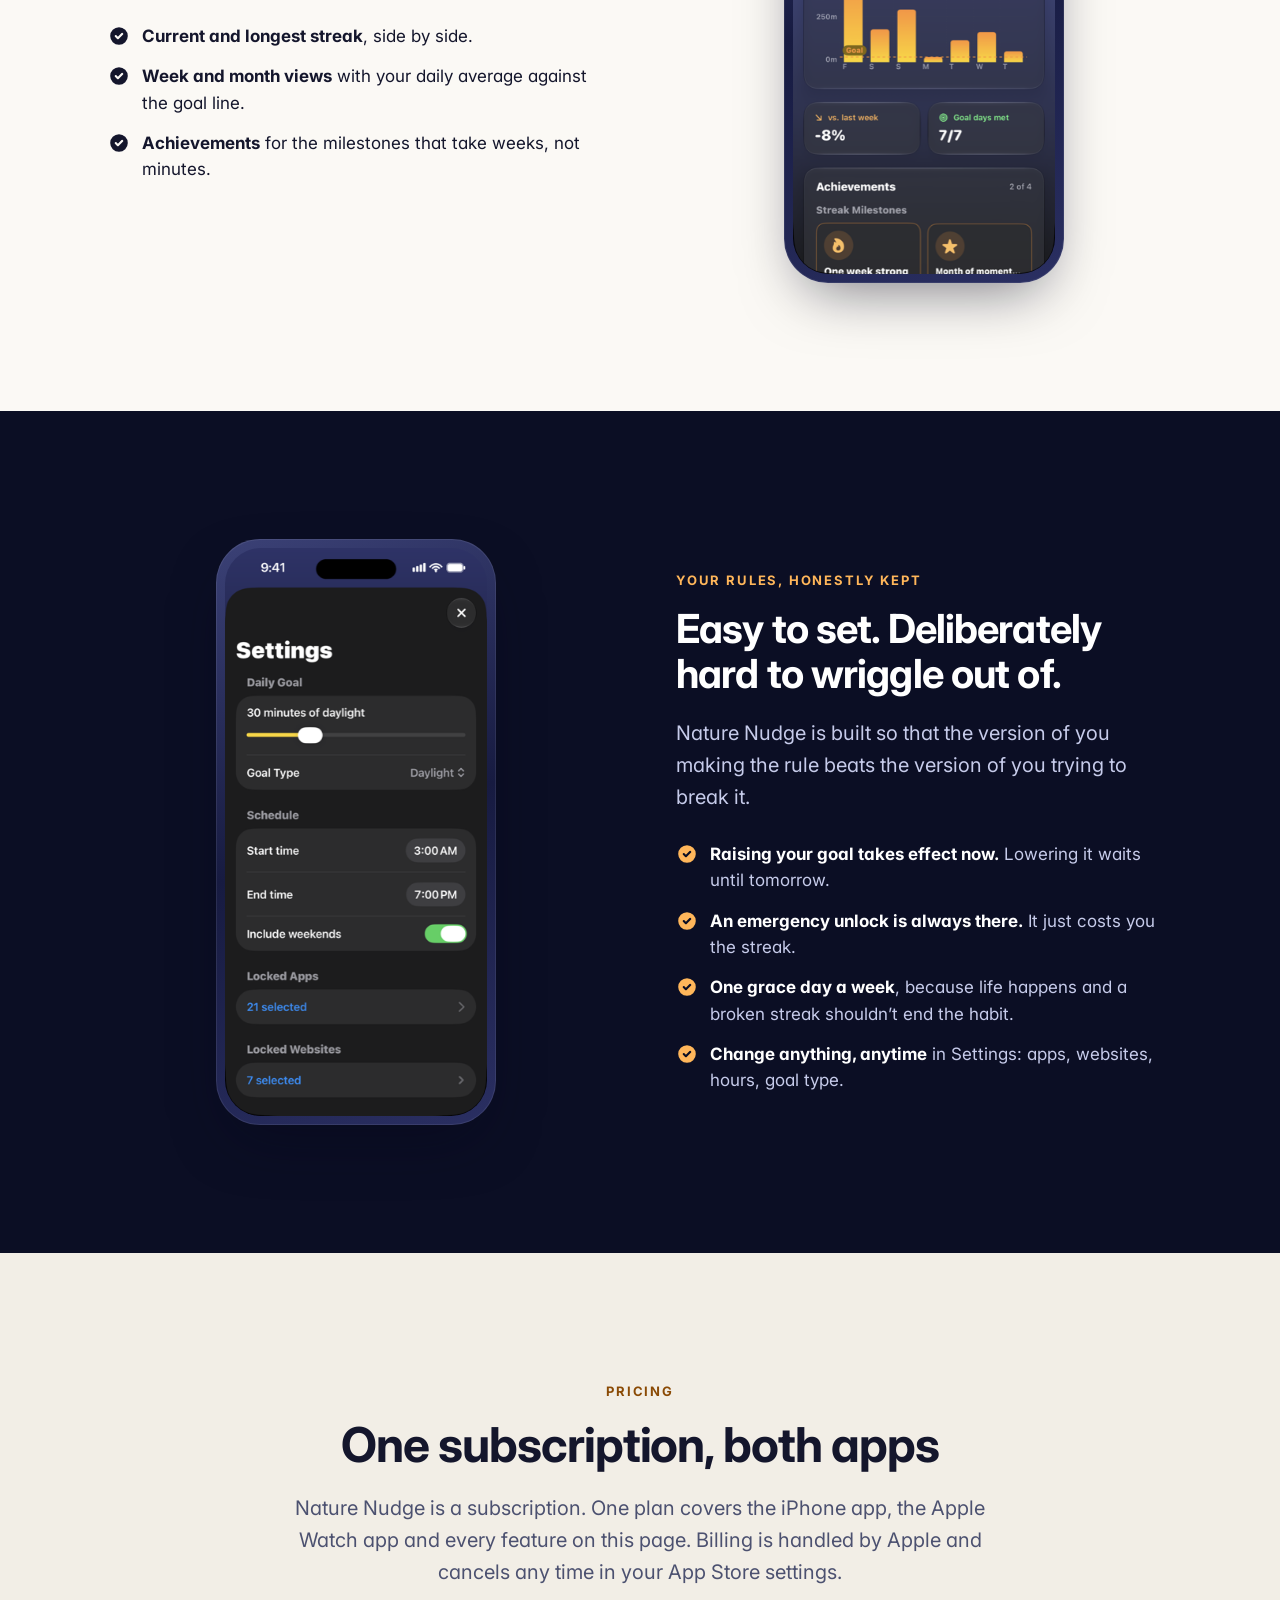
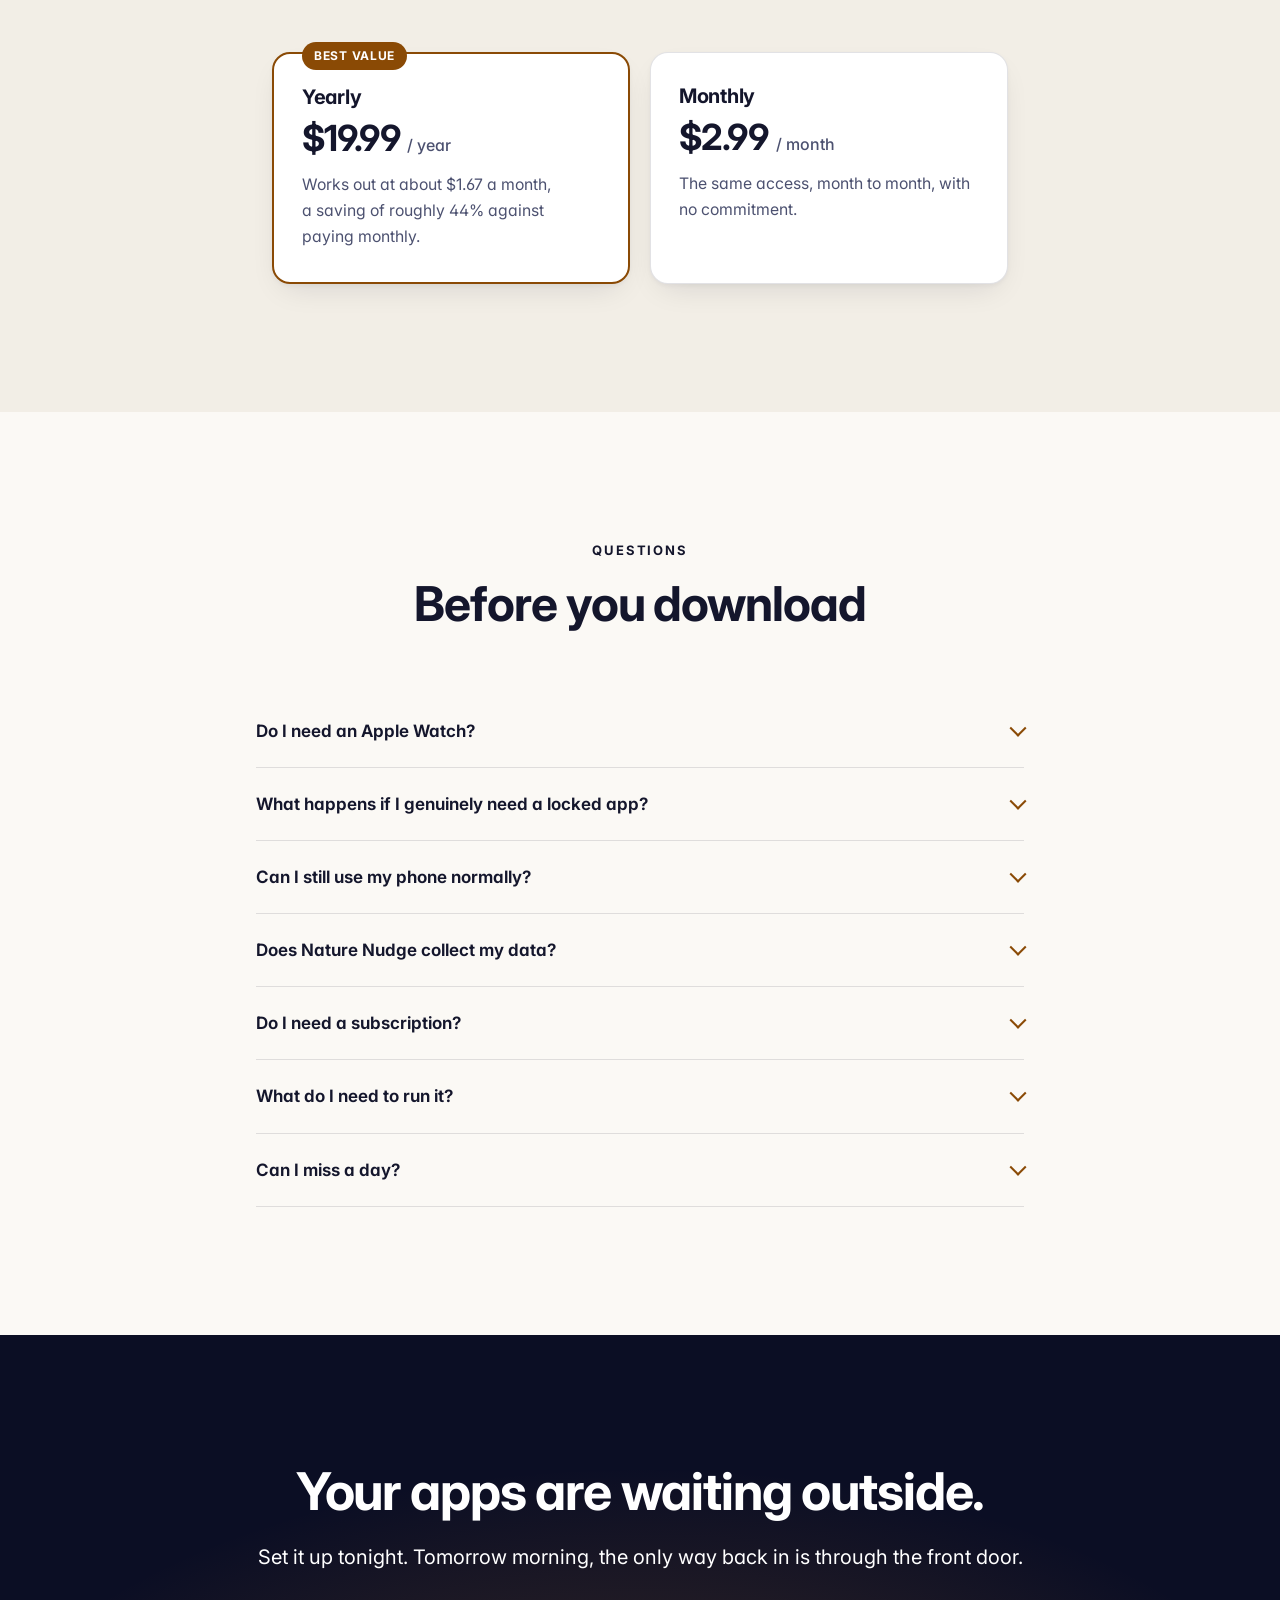
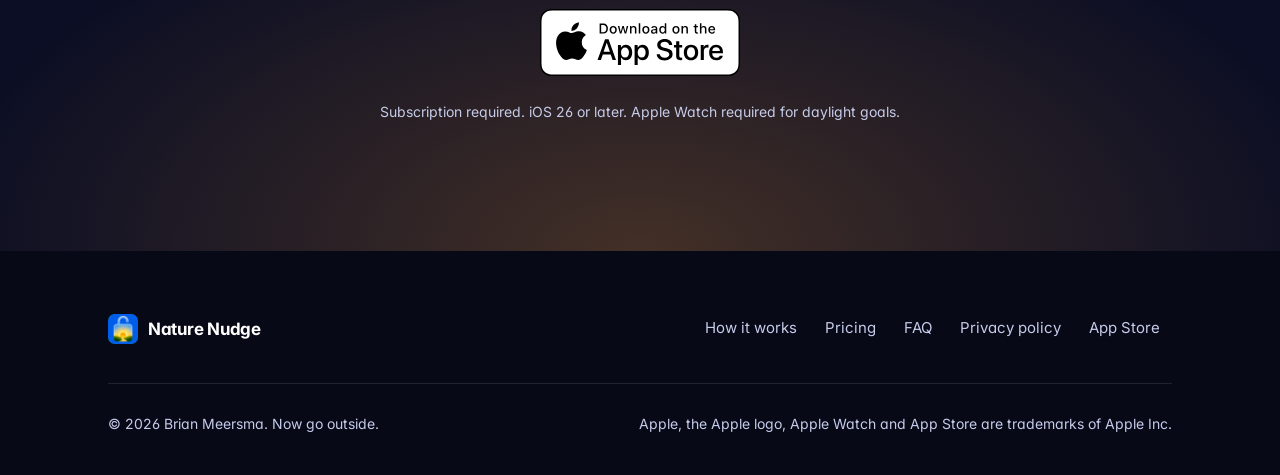
==== commit cdc30ced: "Take the em dashes out of the copy Rewritten rather than swapped for a substitute character: a colon" ====
--- a/index.html
+++ b/index.html
@@ -3,8 +3,8 @@
 <head>
 <meta charset="UTF-8">
 <meta name="viewport" content="width=device-width, initial-scale=1, viewport-fit=cover">
-<title>Nature Nudge — Go outside to unlock your apps</title>
-<meta name="description" content="Nature Nudge locks your most distracting apps until you meet a daily outdoor goal — daylight, steps, or distance. On the App Store for iPhone and Apple Watch.">
+<title>Nature Nudge | Go outside to unlock your apps</title>
+<meta name="description" content="Nature Nudge locks your most distracting apps until you meet a daily outdoor goal: daylight, steps, or distance. On the App Store for iPhone and Apple Watch.">
 
 <meta name="theme-color" content="#FBF9F5" media="(prefers-color-scheme: light)">
 <meta name="theme-color" content="#0B0E24" media="(prefers-color-scheme: dark)">
@@ -17,7 +17,7 @@
 
 <meta property="og:type" content="website">
 <meta property="og:site_name" content="Nature Nudge">
-<meta property="og:title" content="Nature Nudge — Go outside to unlock your apps">
+<meta property="og:title" content="Nature Nudge | Go outside to unlock your apps">
 <meta property="og:description" content="Your distracting apps stay locked until you meet a daily daylight, steps, or distance goal.">
 <meta property="og:url" content="https://brian-meersma.github.io/NatureNudge-Website/">
 <meta property="og:image" content="https://brian-meersma.github.io/NatureNudge-Website/assets/og-image.jpg">
@@ -31,7 +31,7 @@
 <meta property="og:image:height" content="1200">
 
 <meta name="twitter:card" content="summary_large_image">
-<meta name="twitter:title" content="Nature Nudge — Go outside to unlock your apps">
+<meta name="twitter:title" content="Nature Nudge | Go outside to unlock your apps">
 <meta name="twitter:description" content="Your distracting apps stay locked until you meet a daily daylight, steps, or distance goal.">
 <meta name="twitter:image" content="https://brian-meersma.github.io/NatureNudge-Website/assets/og-image.jpg">
 <meta name="twitter:image:alt" content="Two iPhones running Nature Nudge beside the headline Go outside to unlock your apps.">
@@ -49,7 +49,7 @@
   "applicationCategory": "HealthApplication",
   "operatingSystem": "iOS 26.0 or later",
   "url": "https://apps.apple.com/us/app/nature-nudge/id6762029266",
-  "description": "Nature Nudge locks your distracting apps until you meet a daily outdoor goal — daylight, steps, or distance.",
+  "description": "Nature Nudge locks your distracting apps until you meet a daily outdoor goal: daylight, steps, or distance.",
   "offers": [
     { "@type": "Offer", "name": "Yearly",  "price": "19.99", "priceCurrency": "USD" },
     { "@type": "Offer", "name": "Monthly", "price": "2.99",  "priceCurrency": "USD" }
@@ -101,7 +101,7 @@
                 </h1>
                 <p class="hero__sub">
                     Nature Nudge keeps your most distracting apps locked until you
-                    meet a daily outdoor goal. Daylight, steps, or distance — you set it,
+                    meet a daily outdoor goal. Daylight, steps, or distance. You set it,
                     your body clears it.
                 </p>
 
@@ -171,7 +171,7 @@
                     <h3><span class="visually-hidden">Step 1. </span>Choose what gets locked</h3>
                     <p>
                         Pick the apps and websites you want to earn. Everything else stays
-                        open — calls, maps, music, whatever you actually need.
+                        open: calls, maps, music, whatever you actually need.
                     </p>
                 </div>
             </li>
@@ -241,7 +241,7 @@
                 <h3>Streaks worth keeping</h3>
                 <p>
                     One grace day a week keeps a real streak alive. Miss twice and it
-                    resets — which is the whole point.
+                    resets, which is the whole point.
                 </p>
             </li>
 
@@ -262,7 +262,7 @@
                 </span>
                 <h3>Only when you want it</h3>
                 <p>
-                    Locking runs on your schedule — weekday mornings, all weekend, or
+                    Locking runs on your schedule: weekday mornings, all weekend, or
                     whatever hours you set.
                 </p>
             </li>
@@ -279,7 +279,7 @@
                 <h2 id="streak-title">Watch the habit stack up</h2>
                 <p class="lede">
                     Trends show your daylight week by week, your best streak, and how many
-                    days you actually hit the goal — so progress is a number, not a feeling.
+                    days you actually hit the goal, so progress is a number, not a feeling.
                 </p>
                 <ul class="checklist">
                     <li>
@@ -325,7 +325,7 @@
                     </li>
                     <li>
                         <svg viewBox="0 0 20 20" fill="currentColor" aria-hidden="true"><path fill-rule="evenodd" d="M10 18a8 8 0 1 0 0-16 8 8 0 0 0 0 16Zm3.7-9.3a1 1 0 0 0-1.4-1.4L9 10.6 7.7 9.3a1 1 0 0 0-1.4 1.4l2 2a1 1 0 0 0 1.4 0l4-4Z" clip-rule="evenodd"/></svg>
-                        <span><strong>An emergency unlock is always there</strong> — it just costs you the streak.</span>
+                        <span><strong>An emergency unlock is always there.</strong> It just costs you the streak.</span>
                     </li>
                     <li>
                         <svg viewBox="0 0 20 20" fill="currentColor" aria-hidden="true"><path fill-rule="evenodd" d="M10 18a8 8 0 1 0 0-16 8 8 0 0 0 0 16Zm3.7-9.3a1 1 0 0 0-1.4-1.4L9 10.6 7.7 9.3a1 1 0 0 0-1.4 1.4l2 2a1 1 0 0 0 1.4 0l4-4Z" clip-rule="evenodd"/></svg>
@@ -333,7 +333,7 @@
                     </li>
                     <li>
                         <svg viewBox="0 0 20 20" fill="currentColor" aria-hidden="true"><path fill-rule="evenodd" d="M10 18a8 8 0 1 0 0-16 8 8 0 0 0 0 16Zm3.7-9.3a1 1 0 0 0-1.4-1.4L9 10.6 7.7 9.3a1 1 0 0 0-1.4 1.4l2 2a1 1 0 0 0 1.4 0l4-4Z" clip-rule="evenodd"/></svg>
-                        <span><strong>Change anything, anytime</strong> in Settings — apps, websites, hours, goal type.</span>
+                        <span><strong>Change anything, anytime</strong> in Settings: apps, websites, hours, goal type.</span>
                     </li>
                 </ul>
             </div>
@@ -366,7 +366,7 @@
                 <span class="plan__tag">Best value</span>
                 <h3>Yearly</h3>
                 <p class="plan__price">$19.99 <span>/ year</span></p>
-                <p>Works out at about $1.67 a month — a saving of roughly 44% against
+                <p>Works out at about $1.67 a month, a saving of roughly 44% against
                    paying monthly.</p>
             </li>
             <li class="plan">
@@ -390,7 +390,7 @@
             <details>
                 <summary>Do I need an Apple Watch?</summary>
                 <p>
-                    Only for daylight goals — the watch’s ambient light sensor is what
+                    Only for daylight goals. The watch’s ambient light sensor is what
                     verifies real time outdoors. Steps and distance goals work from iPhone
                     Health data alone.
                 </p>
@@ -422,7 +422,7 @@
             <details>
                 <summary>Do I need a subscription?</summary>
                 <p>
-                    Yes. Nature Nudge needs an active subscription to lock apps — $2.99
+                    Yes. Nature Nudge needs an active subscription to lock apps: $2.99
                     a month or $19.99 a year, billed by Apple and cancellable any time
                     in your App Store settings.
                 </p>
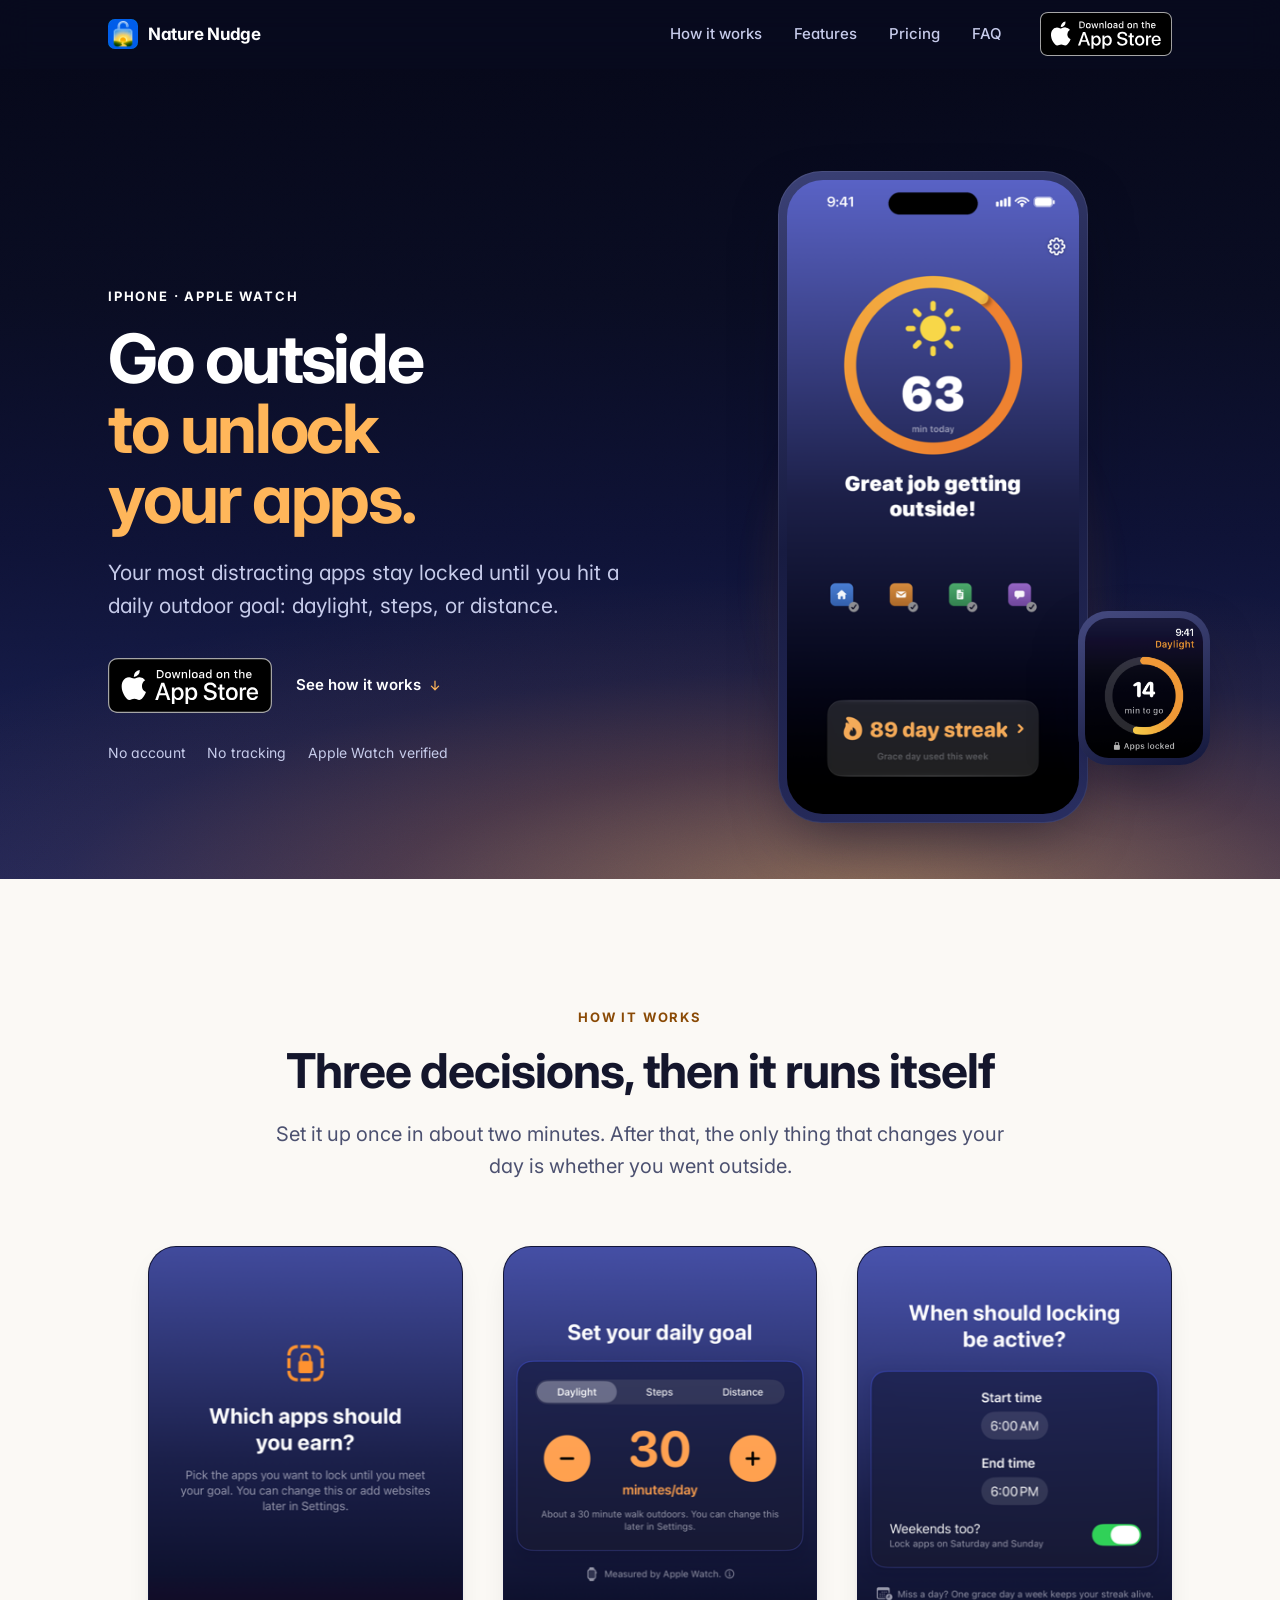
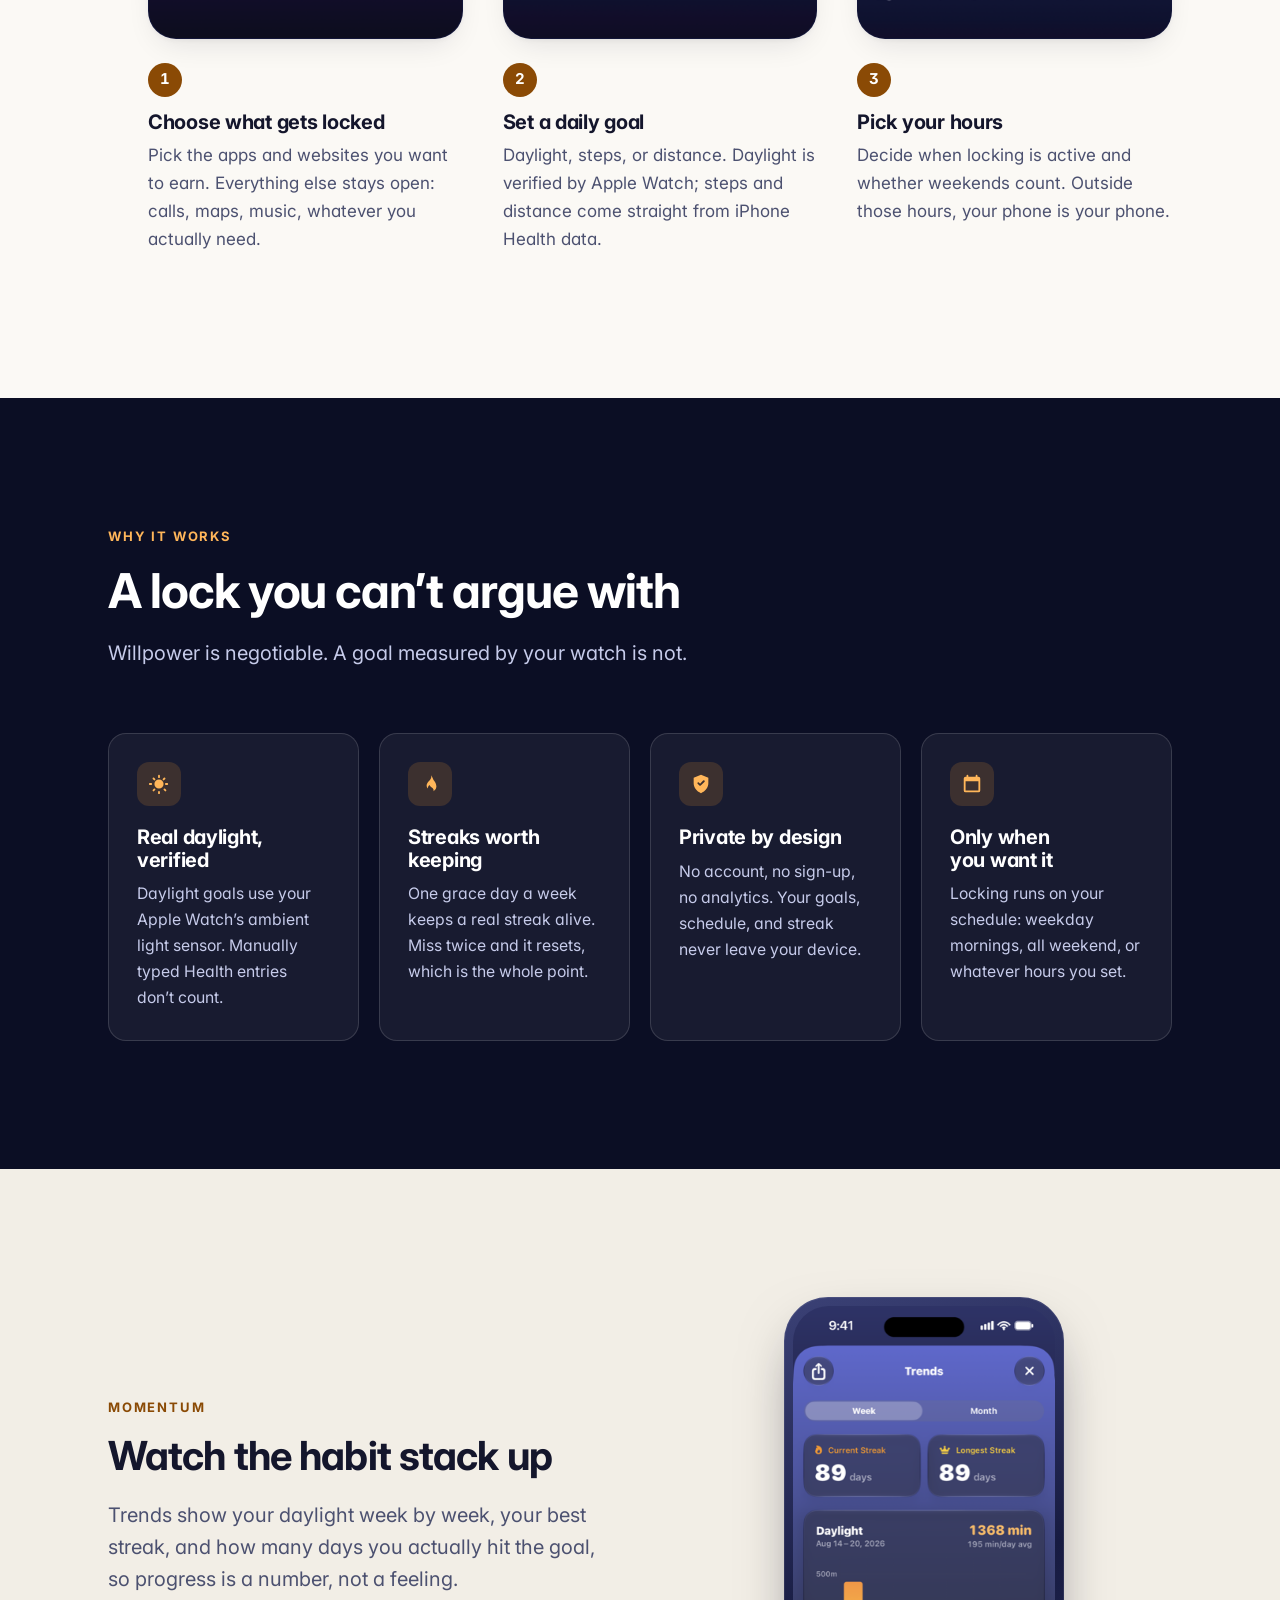
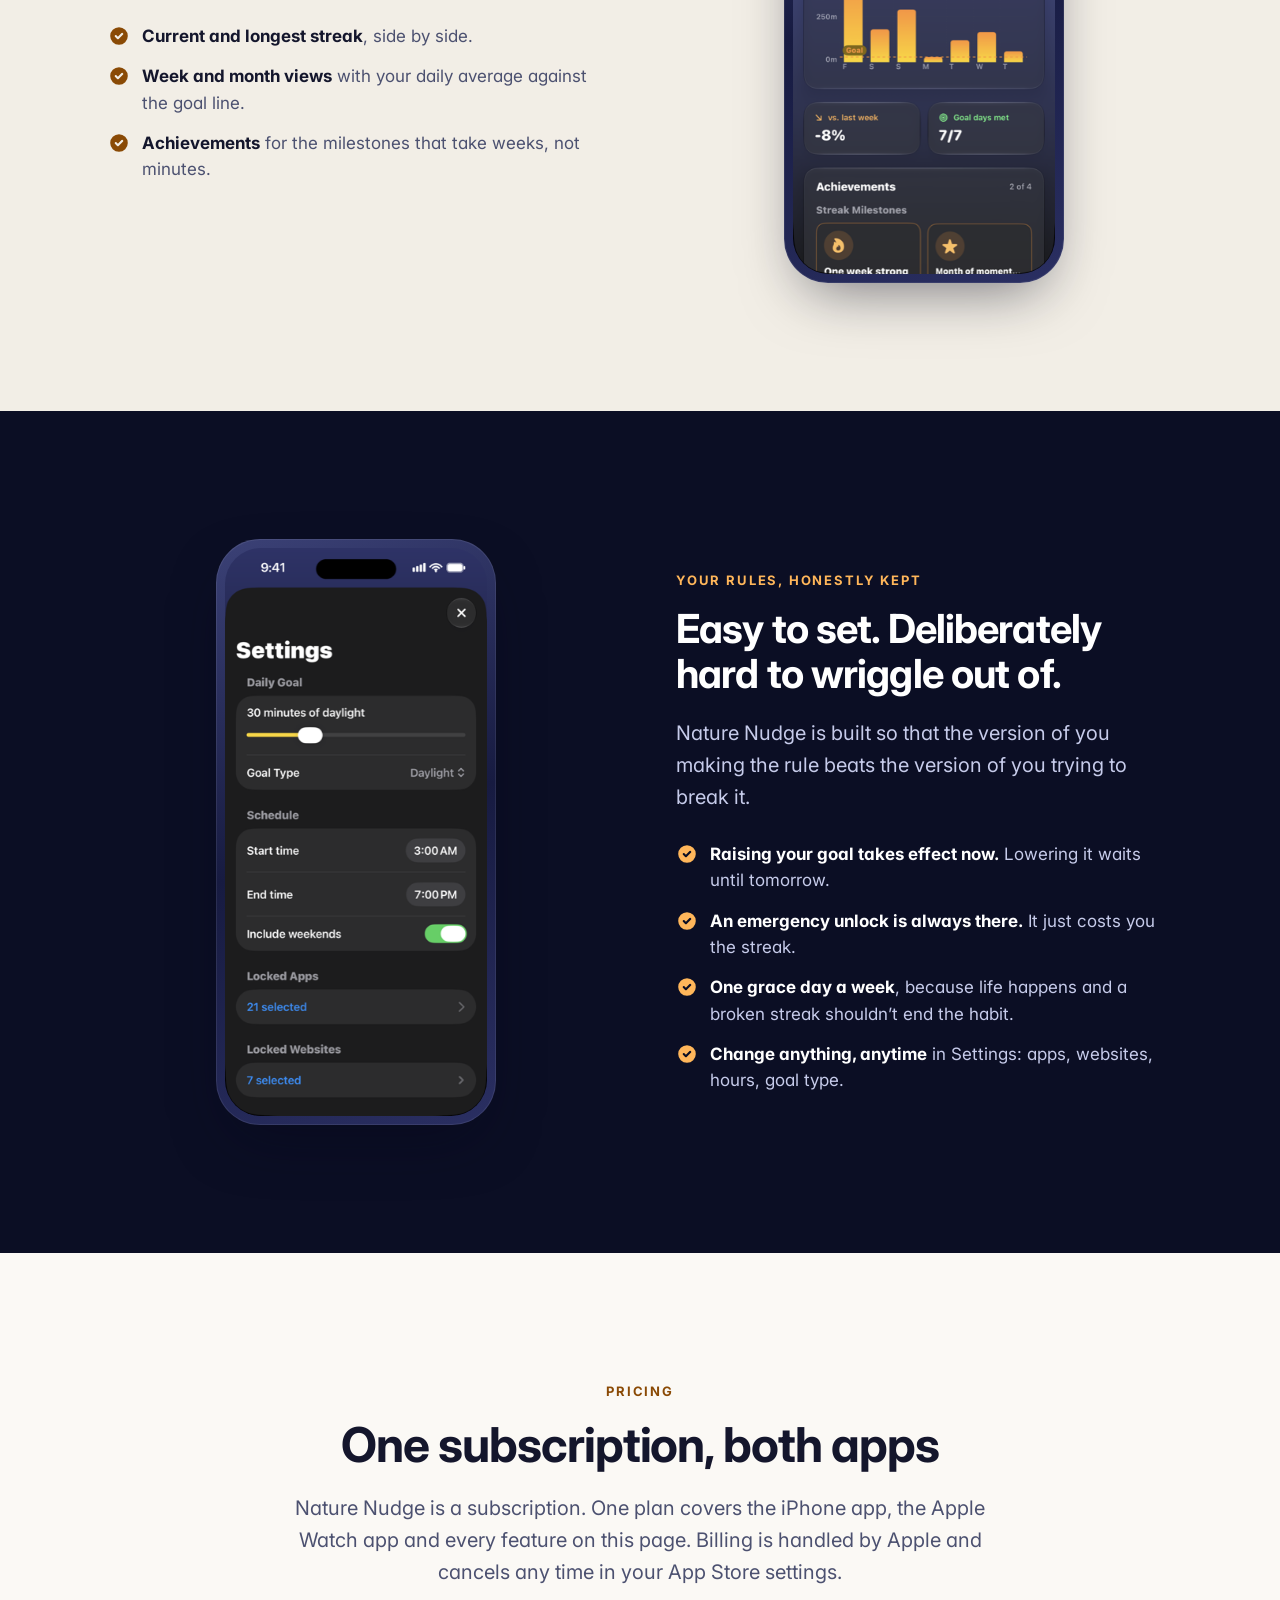
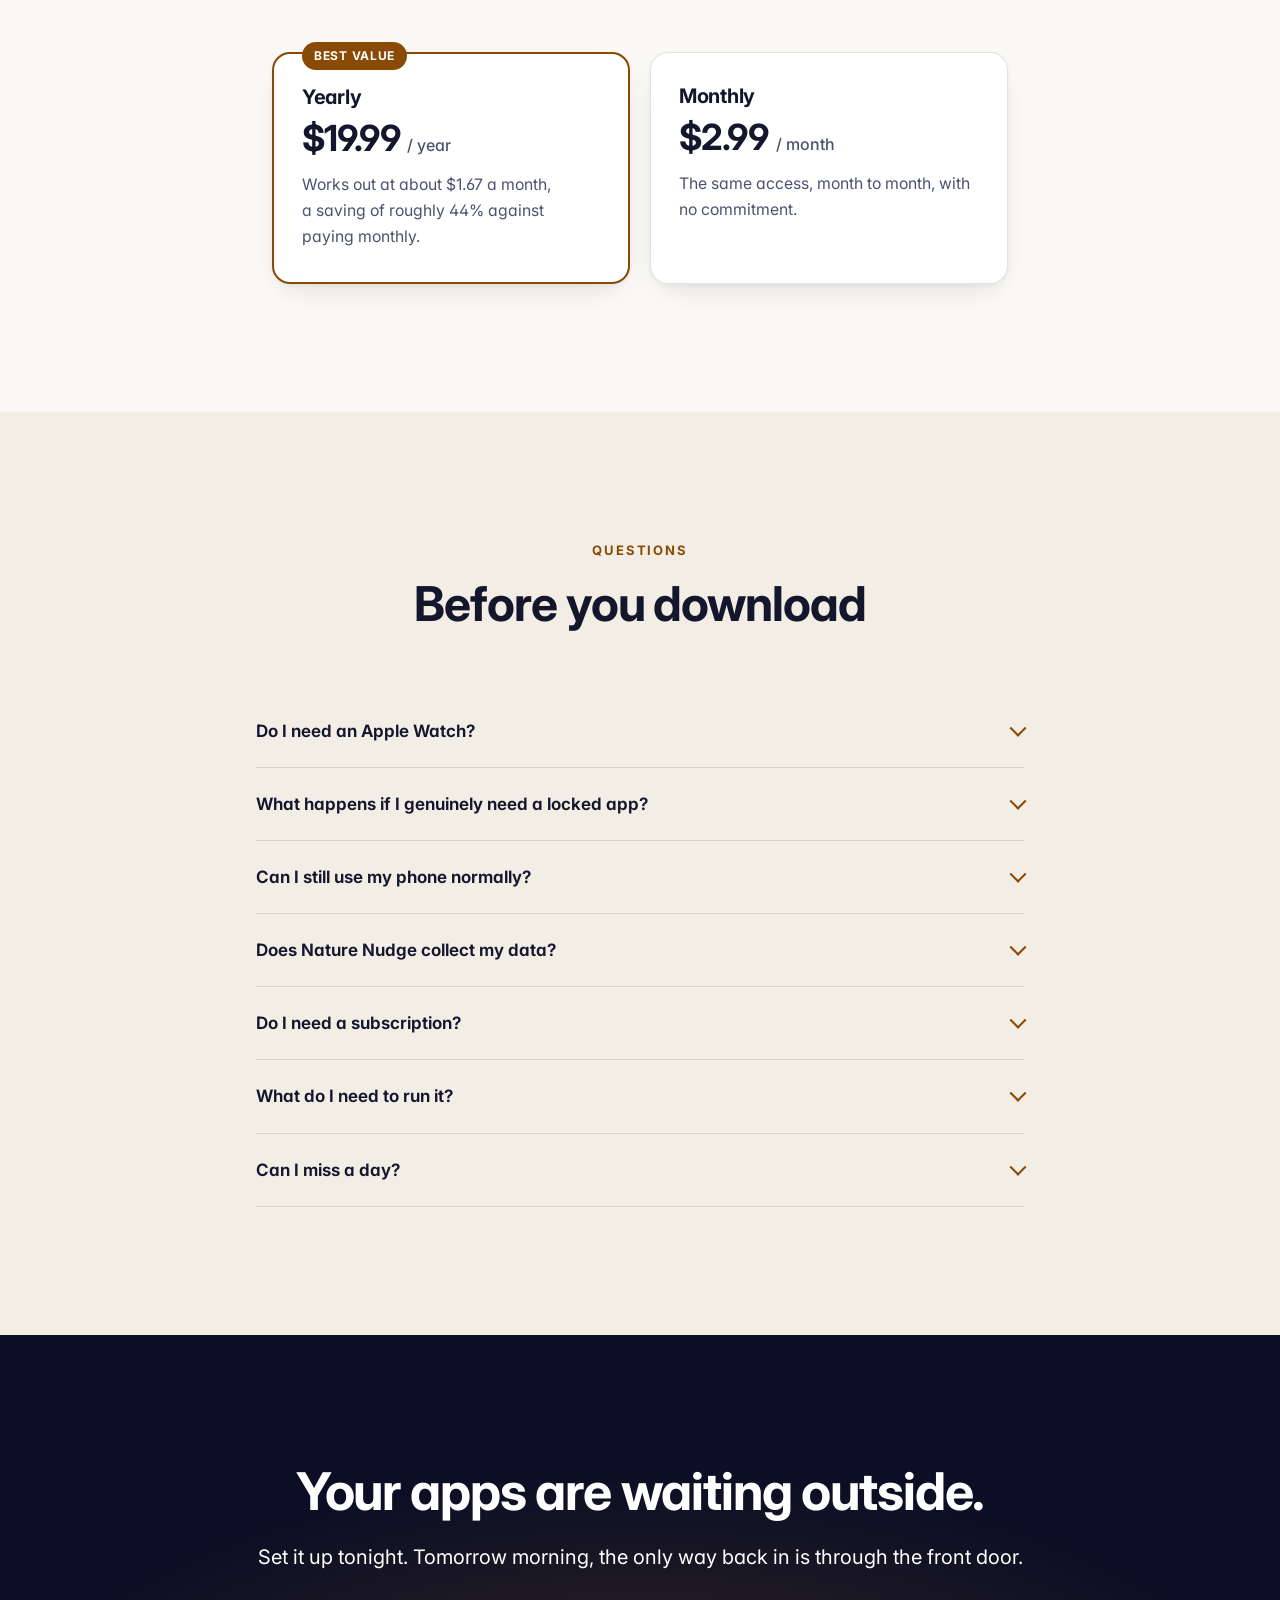
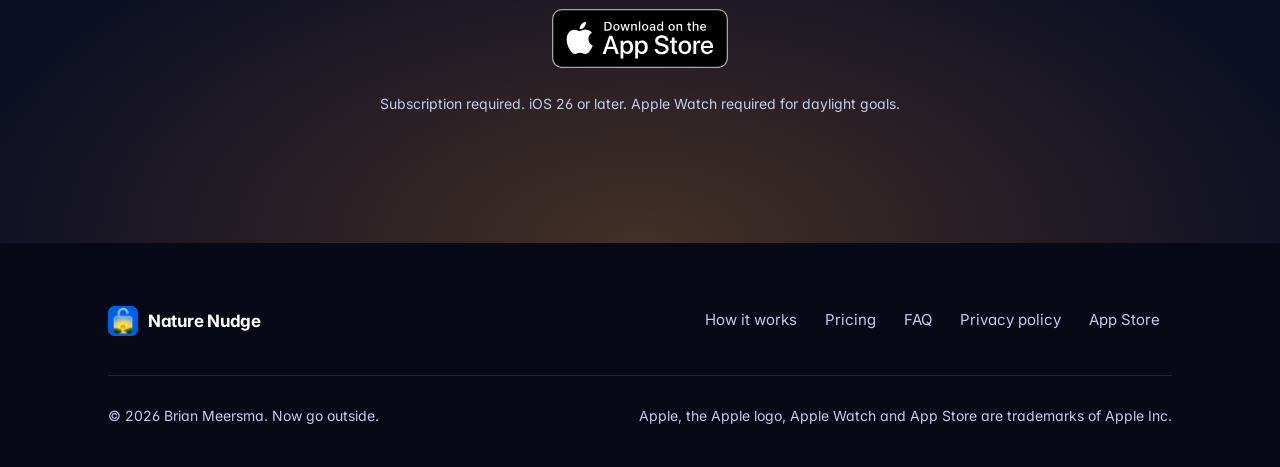
==== commit 943d99b9: "Quieten the hero, and switch to Apple's preferred black badge On an iPhone the first screen was a wa" ====
--- a/index.html
+++ b/index.html
@@ -8,6 +8,7 @@
 
 <meta name="theme-color" content="#FBF9F5" media="(prefers-color-scheme: light)">
 <meta name="theme-color" content="#0B0E24" media="(prefers-color-scheme: dark)">
+<meta name="robots" content="index, follow, max-image-preview:large, max-snippet:-1, max-video-preview:-1">
 <link rel="canonical" href="https://brian-meersma.github.io/NatureNudge-Website/">
 
 <link rel="icon" href="favicon.ico" sizes="32x32">
@@ -77,9 +78,9 @@
         </nav>
         <a class="badge-link"
            href="https://apps.apple.com/us/app/nature-nudge/id6762029266">
-            <img src="assets/app-store-badge-white.svg"
+            <img src="assets/app-store-badge-black.svg"
                  alt="Download Nature Nudge on the App Store"
-                 width="124" height="41">
+                 width="132" height="44">
         </a>
     </div>
 </header>
@@ -88,8 +89,8 @@
 
 <!-- ============================================================ Hero -- -->
 <section class="hero" id="top" aria-labelledby="hero-title">
-    <img class="hero__photo" src="assets/hero-photo.jpg" alt="" aria-hidden="true">
-    <span class="hero__veil" aria-hidden="true"></span>
+    <span class="hero__sky" aria-hidden="true"></span>
+    <span class="hero__grain" aria-hidden="true"></span>
 
     <div class="wrap">
         <div class="hero__grid">
@@ -100,34 +101,27 @@
                     <span class="accent">to unlock your apps.</span>
                 </h1>
                 <p class="hero__sub">
-                    Nature Nudge keeps your most distracting apps locked until you
-                    meet a daily outdoor goal. Daylight, steps, or distance. You set it,
-                    your body clears it.
+                    Your most distracting apps stay locked until you hit a daily
+                    outdoor goal: daylight, steps, or distance.
                 </p>
 
                 <div class="hero__actions">
                     <a class="badge-link"
                        href="https://apps.apple.com/us/app/nature-nudge/id6762029266">
-                        <img src="assets/app-store-badge-white.svg"
+                        <img src="assets/app-store-badge-black.svg"
                              alt="Download Nature Nudge on the App Store"
-                             width="186" height="62">
+                             width="164" height="55">
                     </a>
-                    <a class="btn btn--ghost-dark" href="#how">See how it works</a>
+                    <a class="hero__link" href="#how">
+                        See how it works
+                        <svg viewBox="0 0 20 20" fill="currentColor" aria-hidden="true"><path fill-rule="evenodd" d="M10 3a.75.75 0 0 1 .75.75v9.19l3.22-3.22a.75.75 0 1 1 1.06 1.06l-4.5 4.5a.75.75 0 0 1-1.06 0l-4.5-4.5a.75.75 0 1 1 1.06-1.06l3.22 3.22V3.75A.75.75 0 0 1 10 3Z" clip-rule="evenodd"/></svg>
+                    </a>
                 </div>
 
                 <ul class="hero__meta">
-                    <li>
-                        <svg viewBox="0 0 20 20" fill="currentColor" aria-hidden="true"><path fill-rule="evenodd" d="M10 1a4.5 4.5 0 0 0-4.5 4.5V8H5a2 2 0 0 0-2 2v6a2 2 0 0 0 2 2h10a2 2 0 0 0 2-2v-6a2 2 0 0 0-2-2h-.5V5.5A4.5 4.5 0 0 0 10 1Zm3 7V5.5a3 3 0 1 0-6 0V8h6Z" clip-rule="evenodd"/></svg>
-                        No account. No tracking.
-                    </li>
-                    <li>
-                        <svg viewBox="0 0 20 20" fill="currentColor" aria-hidden="true"><path d="M10 1a1 1 0 0 1 1 1v1a1 1 0 1 1-2 0V2a1 1 0 0 1 1-1Zm0 13a4 4 0 1 0 0-8 4 4 0 0 0 0 8Zm0 2a1 1 0 0 1 1 1v1a1 1 0 1 1-2 0v-1a1 1 0 0 1 1-1ZM4 10a1 1 0 0 1-1 1H2a1 1 0 1 1 0-2h1a1 1 0 0 1 1 1Zm14 0a1 1 0 0 1-1 1h-1a1 1 0 1 1 0-2h1a1 1 0 0 1 1 1ZM4.222 4.222a1 1 0 0 1 1.414 0l.707.707A1 1 0 0 1 4.93 6.343l-.707-.707a1 1 0 0 1 0-1.414Zm9.435 9.435a1 1 0 0 1 1.414 0l.707.707a1 1 0 0 1-1.414 1.414l-.707-.707a1 1 0 0 1 0-1.414Zm2.121-9.435a1 1 0 0 1 0 1.414l-.707.707a1 1 0 1 1-1.414-1.414l.707-.707a1 1 0 0 1 1.414 0ZM6.343 13.657a1 1 0 0 1 0 1.414l-.707.707a1 1 0 0 1-1.414-1.414l.707-.707a1 1 0 0 1 1.414 0Z"/></svg>
-                        Verified by Apple Watch
-                    </li>
-                    <li>
-                        <svg viewBox="0 0 20 20" fill="currentColor" aria-hidden="true"><path fill-rule="evenodd" d="M10 18a8 8 0 1 0 0-16 8 8 0 0 0 0 16Zm.75-12a.75.75 0 0 0-1.5 0v4c0 .28.16.54.4.67l2.75 1.5a.75.75 0 1 0 .72-1.32L10.75 9.5V6Z" clip-rule="evenodd"/></svg>
-                        Locks only what you pick
-                    </li>
+                    <li>No account</li>
+                    <li>No tracking</li>
+                    <li>Apple&nbsp;Watch verified</li>
                 </ul>
             </div>
 
@@ -457,9 +451,9 @@
         <div class="cta__actions">
             <a class="badge-link"
                href="https://apps.apple.com/us/app/nature-nudge/id6762029266">
-                <img src="assets/app-store-badge-white.svg"
+                <img src="assets/app-store-badge-black.svg"
                      alt="Download Nature Nudge on the App Store"
-                     width="200" height="67">
+                     width="176" height="59">
             </a>
         </div>
         <p class="cta__fine">
--- a/style.css
+++ b/style.css
@@ -63,6 +63,7 @@
 *, *::before, *::after { box-sizing: border-box; }
 
 html {
+    background: var(--ink);
     -webkit-text-size-adjust: 100%;
     scroll-behavior: smooth;
     scroll-padding-top: 6rem;
@@ -75,7 +76,7 @@
     font-size: 1.0625rem;
     line-height: 1.65;
     color: var(--on-surface);
-    background: var(--surface);
+    background: var(--ink);
     -webkit-font-smoothing: antialiased;
     text-rendering: optimizeLegibility;
     font-feature-settings: "cv11", "ss01";
@@ -143,7 +144,7 @@
 .section { padding-block: var(--section-y); }
 
 .section--surface { background: var(--surface); color: var(--on-surface); }
-.section--surface { background: var(--surface-alt); color: var(--on-surface); }
+.section--surface-alt { background: var(--surface-alt); color: var(--on-surface); }
 .section--dark {
     background: var(--ink);
     color: var(--on-dark);
@@ -161,7 +162,7 @@
     text-transform: uppercase;
 }
 .section--surface .eyebrow,
-.section--surface .eyebrow { color: var(--accent-ink); }
+.section--surface-alt .eyebrow { color: var(--accent-ink); }
 .section--dark .eyebrow { color: var(--amber-bright); }
 
 h2 { font-size: clamp(1.95rem, 4.4vw, 3rem); }
@@ -174,7 +175,7 @@
     max-width: var(--measure);
 }
 .section--surface .lede,
-.section--surface .lede { color: var(--on-surface-muted); }
+.section--surface-alt .lede { color: var(--on-surface-muted); }
 .section--dark .lede { color: var(--on-dark-muted); }
 .section-head--center .lede { margin-inline: auto; }
 
@@ -183,8 +184,9 @@
 .badge-link {
     display: inline-block;
     border-radius: 9px;
-    transition: transform 0.18s ease;
-}
+    transition: transform 0.18s ease, filter 0.18s ease;
+}
+.badge-link:hover { filter: brightness(1.14); }
 .badge-link:hover { transform: translateY(-2px); }
 .badge-link img { width: 168px; height: auto; }
 
@@ -222,14 +224,17 @@
     position: sticky;
     top: 0;
     z-index: 50;
-    background: rgba(11, 14, 36, 0.82);
-    backdrop-filter: saturate(160%) blur(14px);
-    -webkit-backdrop-filter: saturate(160%) blur(14px);
+    background: rgba(7, 9, 28, 0.78);
+    backdrop-filter: saturate(125%) blur(16px);
+    -webkit-backdrop-filter: saturate(125%) blur(16px);
     border-bottom: 1px solid transparent;
     color: var(--on-dark);
     transition: border-color 0.25s ease, background-color 0.25s ease;
 }
-.site-header.is-stuck { border-bottom-color: var(--line-dark); }
+.site-header.is-stuck {
+    background: rgba(9, 12, 32, 0.92);
+    border-bottom-color: var(--line-dark);
+}
 
 .site-header .wrap {
     display: flex;
@@ -275,7 +280,7 @@
     align-items: center;
     min-height: 44px;
 }
-.site-header .badge-link img { width: 124px; }
+.site-header .badge-link img { width: 132px; }
 
 @media (max-width: 720px) {
     .nav-list { display: none; }
@@ -290,7 +295,7 @@
     .site-header .wrap { gap: 0.75rem; }
     .brand { font-size: 1rem; }
     .brand span { white-space: nowrap; }
-    .site-header .badge-link img { width: 104px; }
+    .site-header .badge-link img { width: 120px; }
 }
 
 /* --------------------------------------------------------------- Hero -- */
@@ -304,24 +309,35 @@
     padding-block: clamp(3.5rem, 8vw, 6.5rem) 0;
 }
 
-.hero__photo {
+/* Sunrise rising from behind the device: night at the top of the frame, warm
+   horizon at the bottom, so the phone reads as lit by it. --dawn-x follows the
+   device, which is centred on mobile and right-hand on desktop. */
+.hero__sky {
     position: absolute;
     inset: 0;
     z-index: -2;
-    width: 100%;
-    height: 100%;
-    object-fit: cover;
-    object-position: 50% 32%;
-    opacity: 0.34;
-}
-
-.hero__veil {
+    --dawn-x: 50%;
+    background:
+        radial-gradient(128% 58% at var(--dawn-x) 103%,
+            rgba(255, 183, 88, 0.50) 0%,
+            rgba(246, 140, 42, 0.22) 30%,
+            rgba(246, 140, 42, 0.06) 50%,
+            rgba(246, 140, 42, 0) 70%),
+        linear-gradient(180deg,
+            #06081A 0%, #090C22 28%, #0E1236 58%, #161C49 82%, #1C2358 100%);
+}
+@media (min-width: 940px) { .hero__sky { --dawn-x: 68%; } }
+
+/* Fine grain over the gradient. Without it the large soft ramps band on
+   8-bit displays and read flat. */
+.hero__grain {
     position: absolute;
     inset: 0;
     z-index: -1;
-    background:
-        radial-gradient(120% 70% at 50% 0%, rgba(245, 154, 46, 0.20) 0%, rgba(245, 154, 46, 0) 58%),
-        linear-gradient(180deg, rgba(11, 14, 36, 0.62) 0%, rgba(11, 14, 36, 0.88) 46%, var(--ink) 88%);
+    opacity: 0.05;
+    mix-blend-mode: overlay;
+    pointer-events: none;
+    background-image: url("data:image/svg+xml,%3Csvg xmlns='http://www.w3.org/2000/svg' width='140' height='140'%3E%3Cfilter id='n'%3E%3CfeTurbulence type='fractalNoise' baseFrequency='0.85' numOctaves='3' stitchTiles='stitch'/%3E%3C/filter%3E%3Crect width='140' height='140' filter='url(%23n)'/%3E%3C/svg%3E");
 }
 
 .hero__grid {
@@ -358,21 +374,36 @@
     display: flex;
     flex-wrap: wrap;
     align-items: center;
-    gap: 1rem;
+    gap: 0.75rem 1.5rem;
     margin-top: 2.25rem;
 }
-.hero .badge-link img { width: 186px; }
+
+/* Secondary action: a quiet link, so the badge is unambiguously the CTA. */
+.hero__link {
+    display: inline-flex;
+    align-items: center;
+    gap: 0.375rem;
+    min-height: 44px;
+    font-size: 0.9375rem;
+    font-weight: 600;
+    color: var(--on-dark);
+    text-decoration: none;
+}
+.hero__link svg { width: 16px; height: 16px; color: var(--amber-bright); }
+.hero__link:hover { text-decoration: underline; text-underline-offset: 4px; }
+.hero .badge-link img { width: 164px; }
 
 .hero__meta {
     display: flex;
     flex-wrap: wrap;
-    gap: 0.5rem 1.5rem;
+    align-items: center;
+    gap: 0.4rem 1.35rem;
     margin-top: 1.75rem;
-    font-size: 0.9375rem;
+    font-size: 0.875rem;
+    letter-spacing: 0.005em;
     color: var(--on-dark-muted);
 }
-.hero__meta li { display: flex; align-items: center; gap: 0.5rem; }
-.hero__meta svg { flex: none; width: 17px; height: 17px; color: var(--amber-bright); }
+.hero__meta li { white-space: nowrap; }
 
 /* Device art */
 
@@ -531,14 +562,14 @@
 .checklist svg { width: 22px; height: 22px; margin-top: 2px; }
 .section--dark .checklist svg { color: var(--amber-bright); }
 .section--surface .checklist svg,
-.section--surface .checklist svg { color: var(--accent-ink); }
+.section--surface-alt .checklist svg { color: var(--accent-ink); }
 .section--dark .checklist li { color: var(--on-dark-muted); }
 .section--surface .checklist li,
-.section--surface .checklist li { color: var(--on-surface-muted); }
+.section--surface-alt .checklist li { color: var(--on-surface-muted); }
 .checklist strong { color: inherit; }
 .section--dark .checklist strong { color: var(--on-dark); }
 .section--surface .checklist strong,
-.section--surface .checklist strong { color: var(--on-surface); }
+.section--surface-alt .checklist strong { color: var(--on-surface); }
 
 /* ------------------------------------------------------------ Pricing -- */
 
@@ -651,7 +682,7 @@
     justify-content: center;
     margin-top: 2.25rem;
 }
-.cta .badge-link img { width: 200px; }
+.cta .badge-link img { width: 176px; }
 .cta__fine {
     margin-top: 1.5rem;
     font-size: 0.875rem;
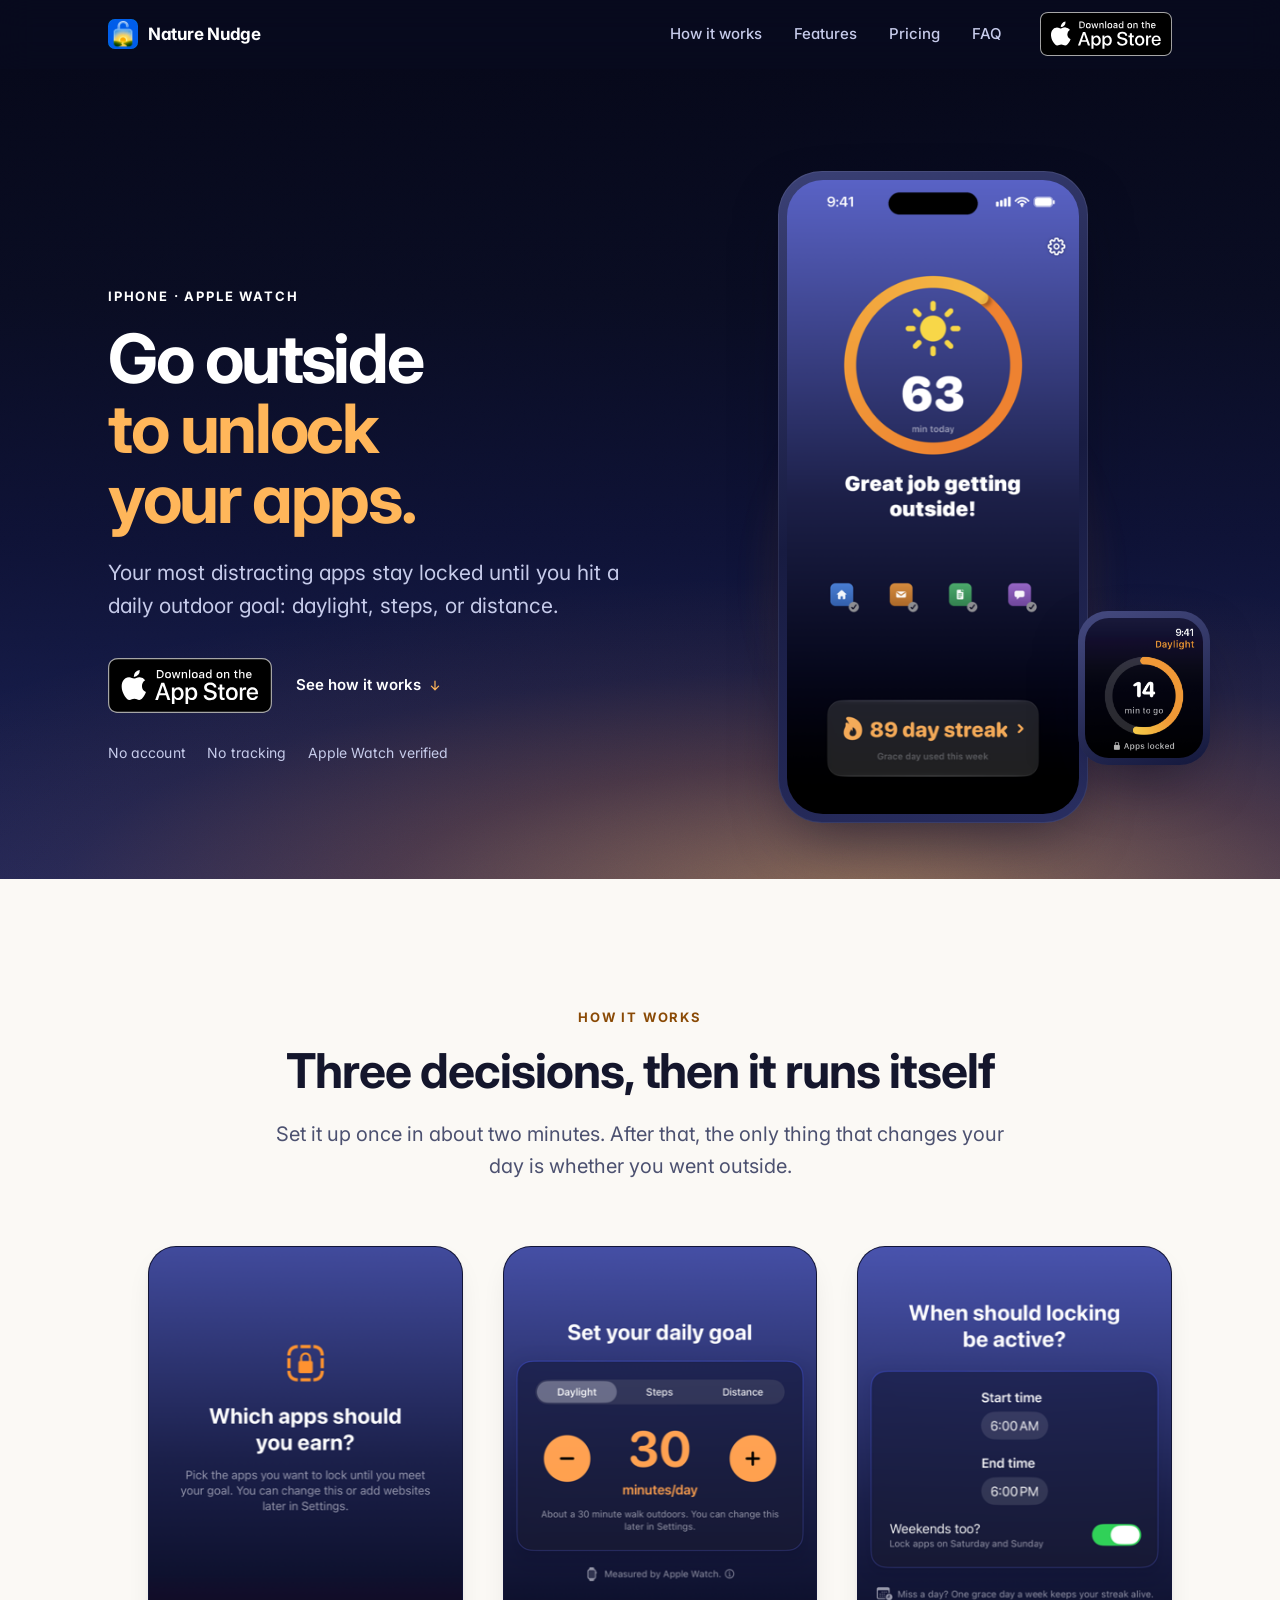
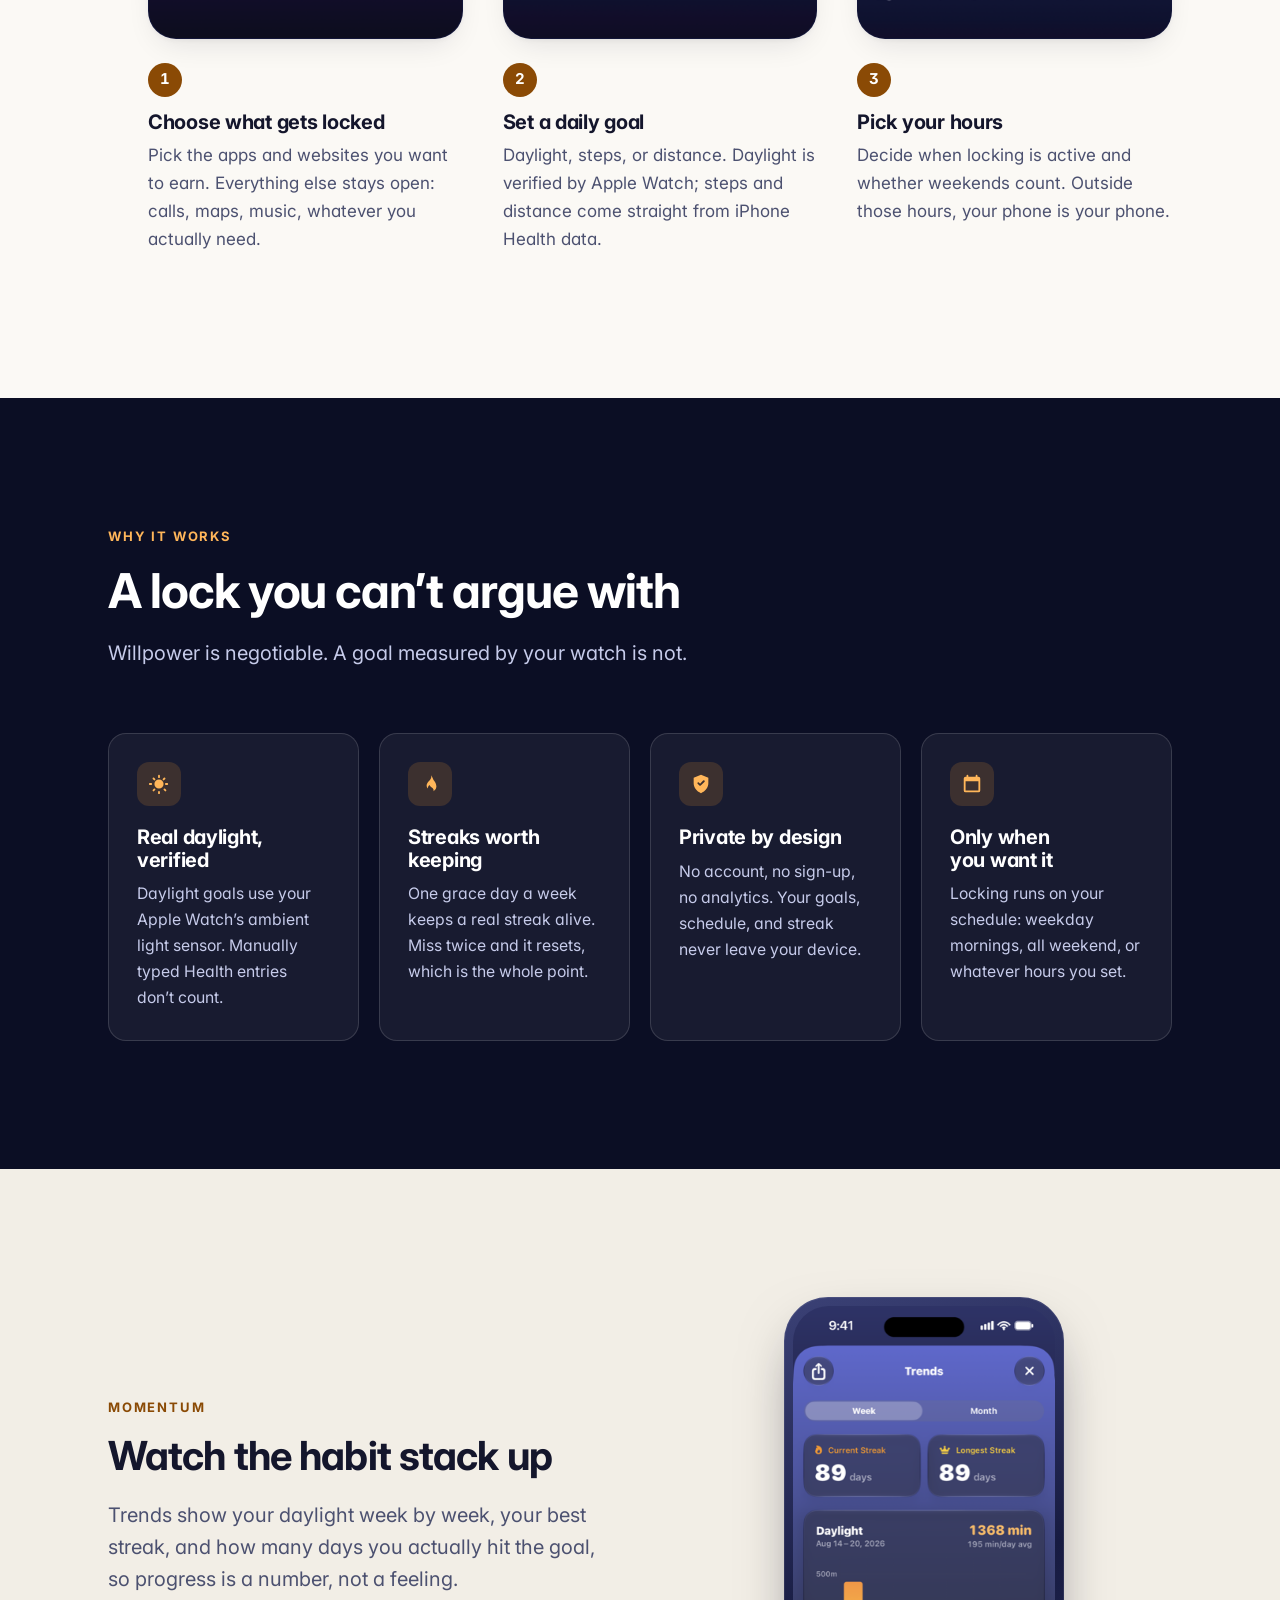
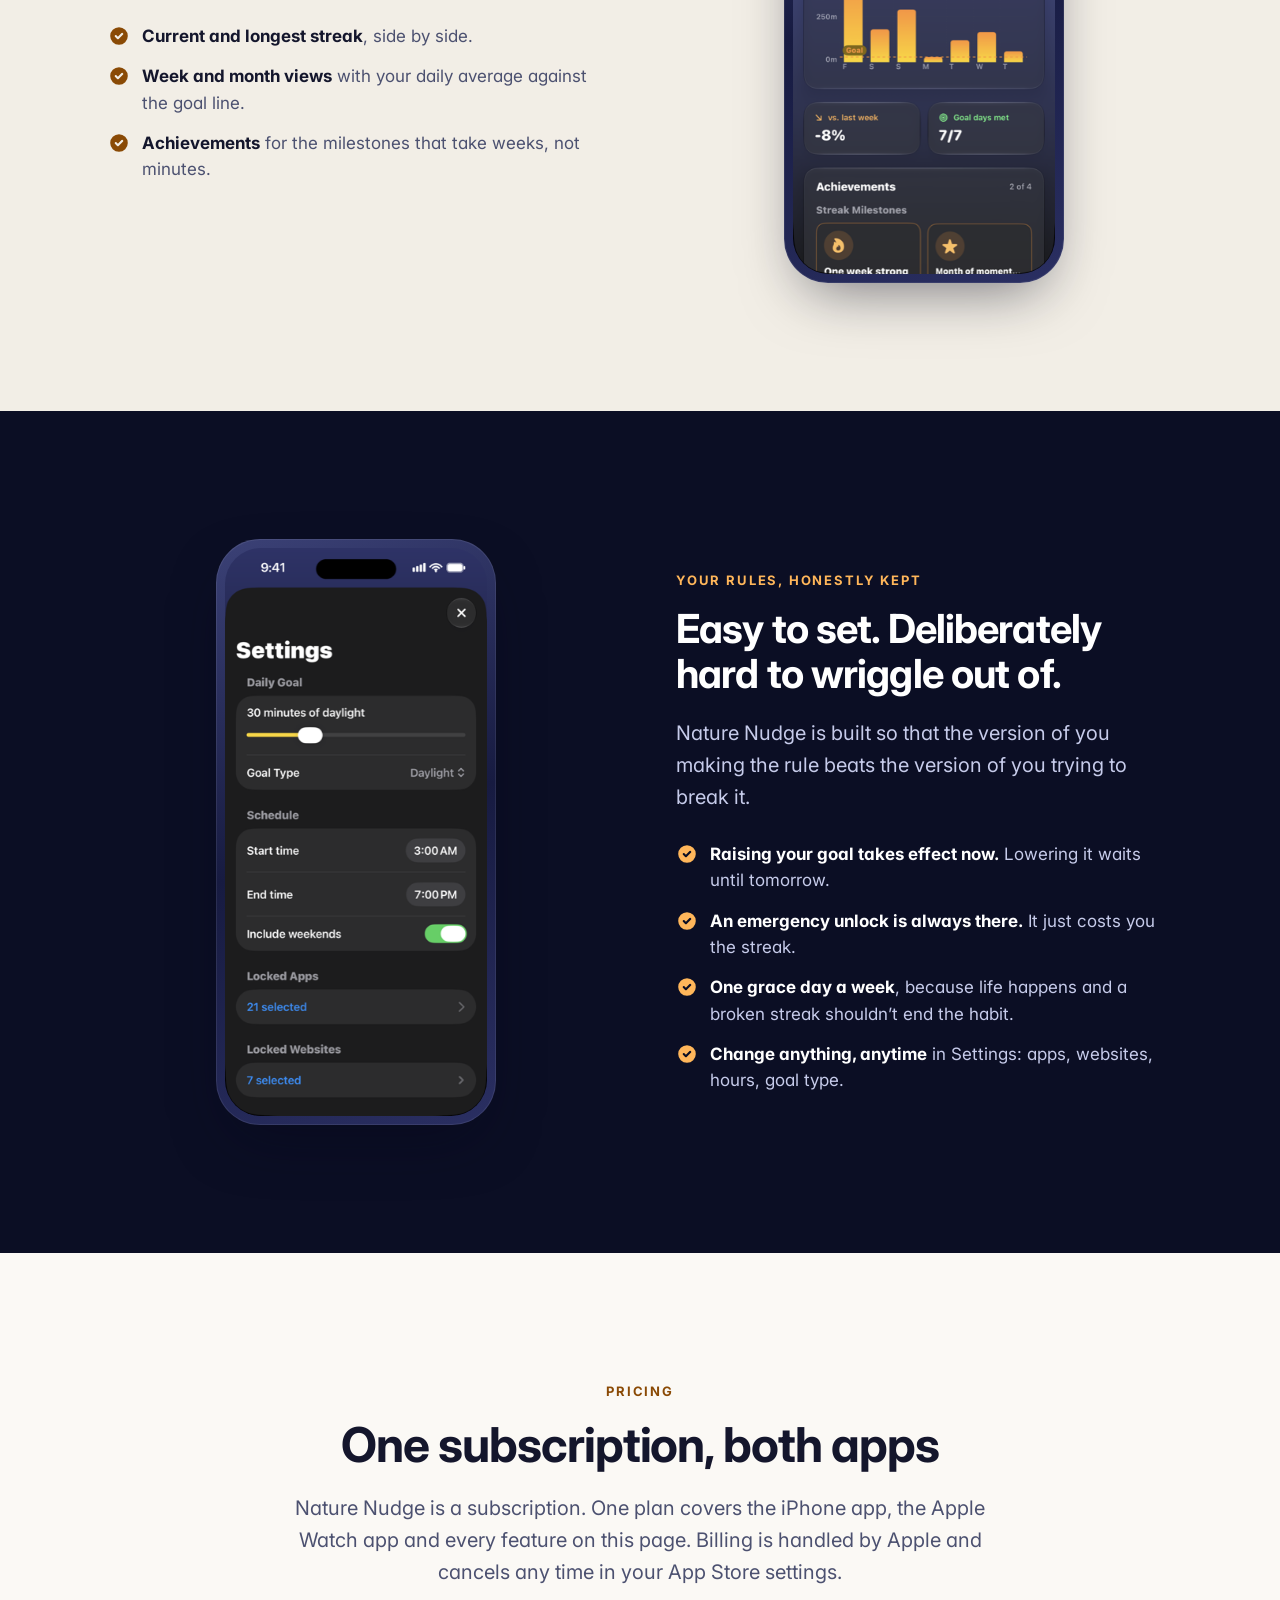
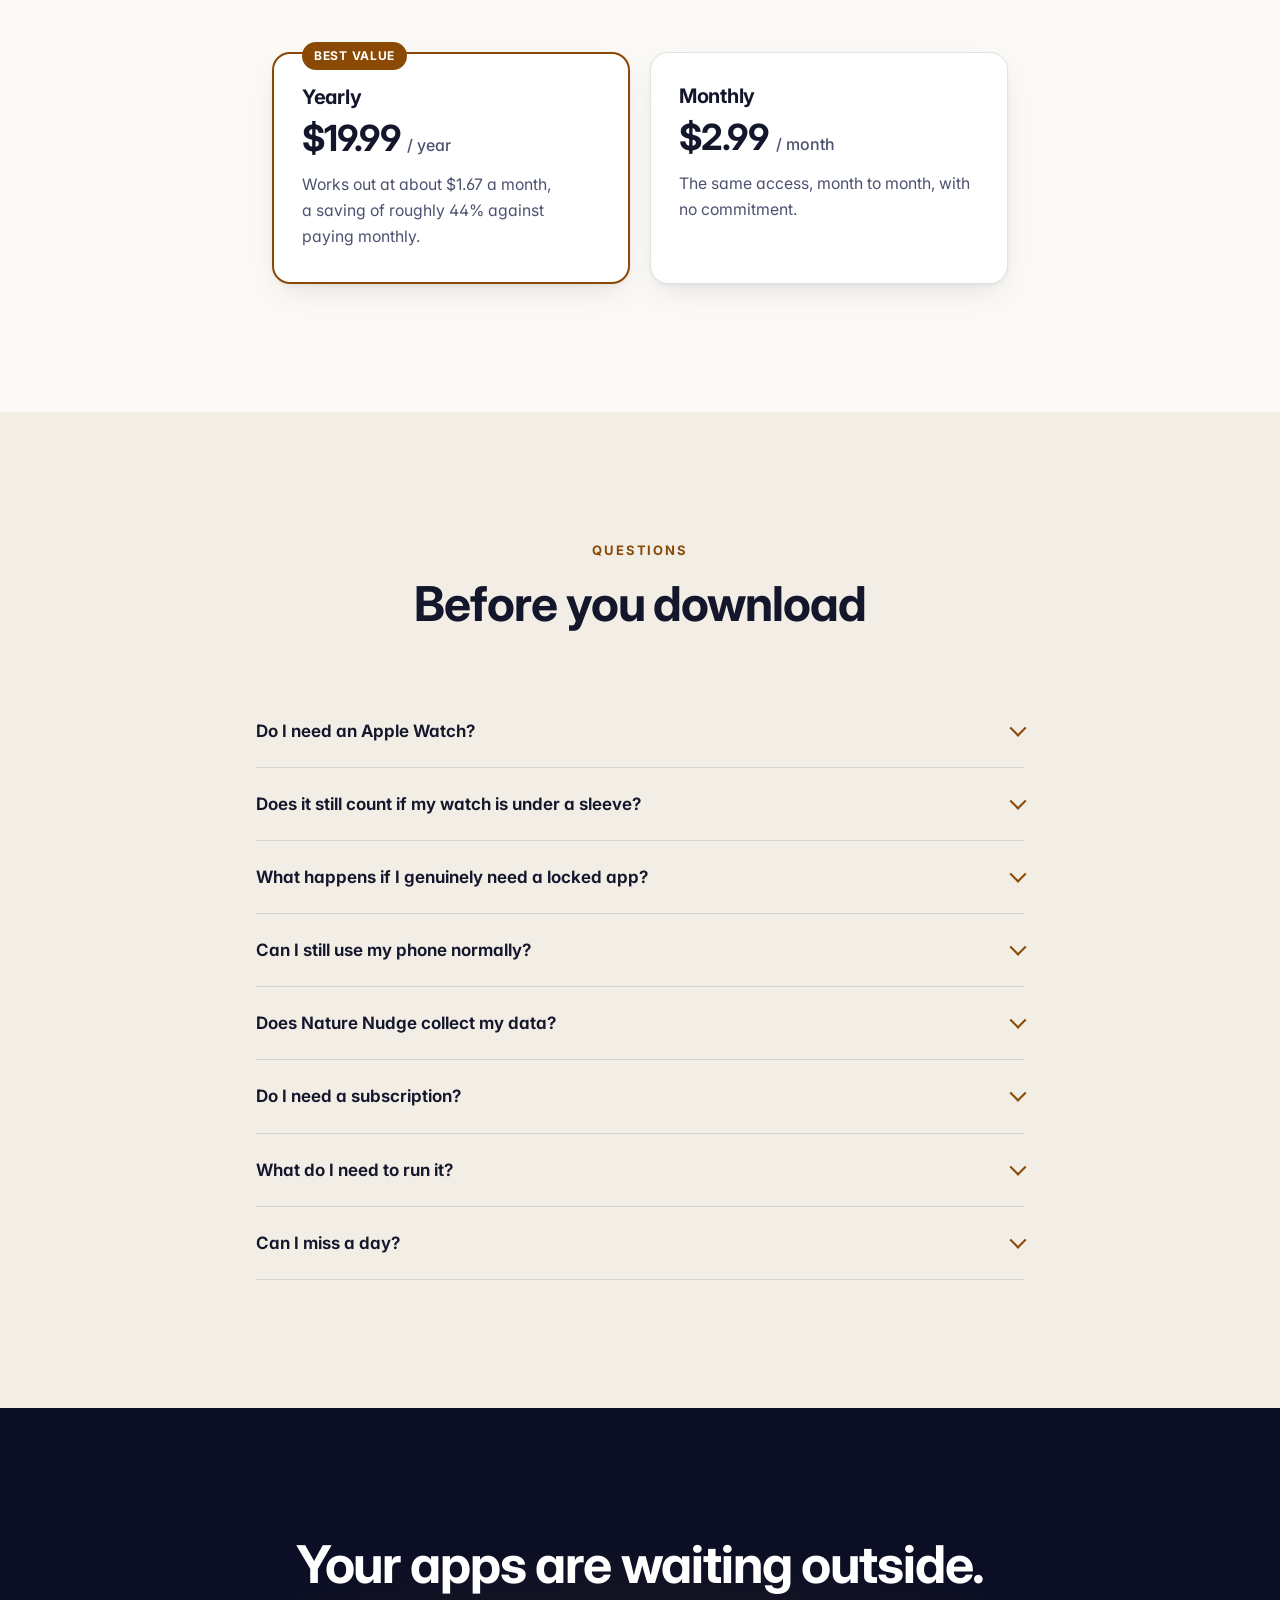
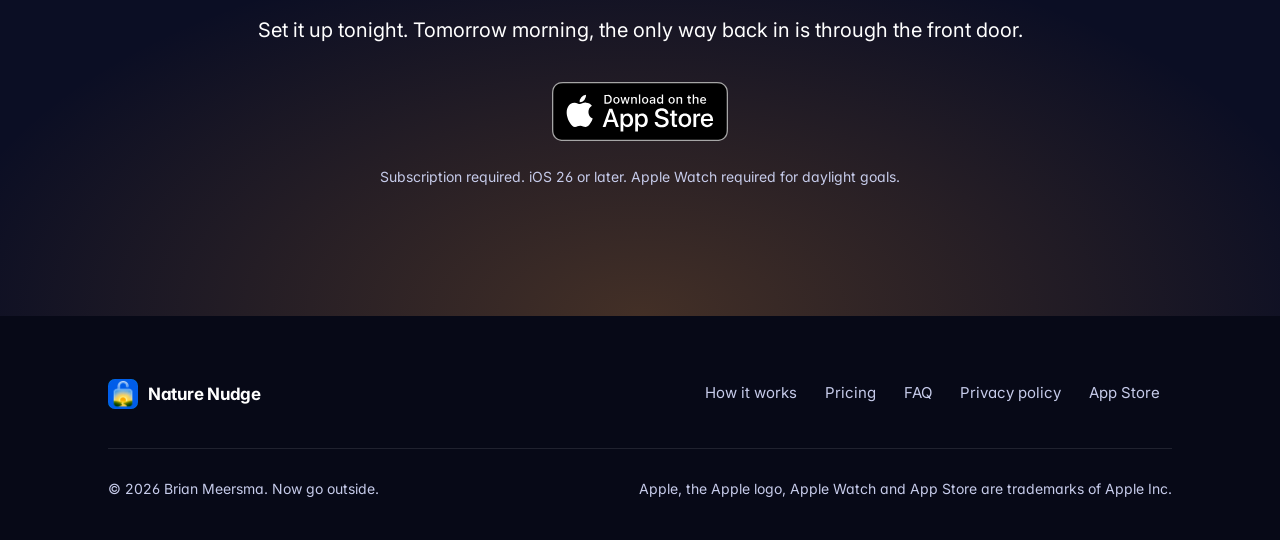
==== commit 2292b813: "Fix the link preview, and answer the sleeve question iMessage was rendering a card that read "e Nudg" ====
--- a/index.html
+++ b/index.html
@@ -25,17 +25,13 @@
 <meta property="og:image:type" content="image/jpeg">
 <meta property="og:image:width" content="1200">
 <meta property="og:image:height" content="630">
-<meta property="og:image:alt" content="Two iPhones running Nature Nudge beside the headline Go outside to unlock your apps.">
-<meta property="og:image" content="https://brian-meersma.github.io/NatureNudge-Website/assets/og-image-square.jpg">
-<meta property="og:image:type" content="image/jpeg">
-<meta property="og:image:width" content="1200">
-<meta property="og:image:height" content="1200">
+<meta property="og:image:alt" content="Two iPhones running Nature Nudge below the headline Go outside to unlock your apps.">
 
 <meta name="twitter:card" content="summary_large_image">
 <meta name="twitter:title" content="Nature Nudge | Go outside to unlock your apps">
 <meta name="twitter:description" content="Your distracting apps stay locked until you meet a daily daylight, steps, or distance goal.">
 <meta name="twitter:image" content="https://brian-meersma.github.io/NatureNudge-Website/assets/og-image.jpg">
-<meta name="twitter:image:alt" content="Two iPhones running Nature Nudge beside the headline Go outside to unlock your apps.">
+<meta name="twitter:image:alt" content="Two iPhones running Nature Nudge below the headline Go outside to unlock your apps.">
 
 <link rel="preconnect" href="https://fonts.googleapis.com">
 <link rel="preconnect" href="https://fonts.gstatic.com" crossorigin>
@@ -390,6 +386,15 @@
                 </p>
             </details>
             <details>
+                <summary>Does it still count if my watch is under a sleeve?</summary>
+                <p>
+                    Yes. A long sleeve or a coat cuff over the watch does not stop it
+                    counting, so you can walk in whatever you would normally wear and
+                    still get the credit. There is nothing to push up and no wrist to
+                    hold out.
+                </p>
+            </details>
+            <details>
                 <summary>What happens if I genuinely need a locked app?</summary>
                 <p>
                     There’s an emergency unlock you can use at any time. It opens everything
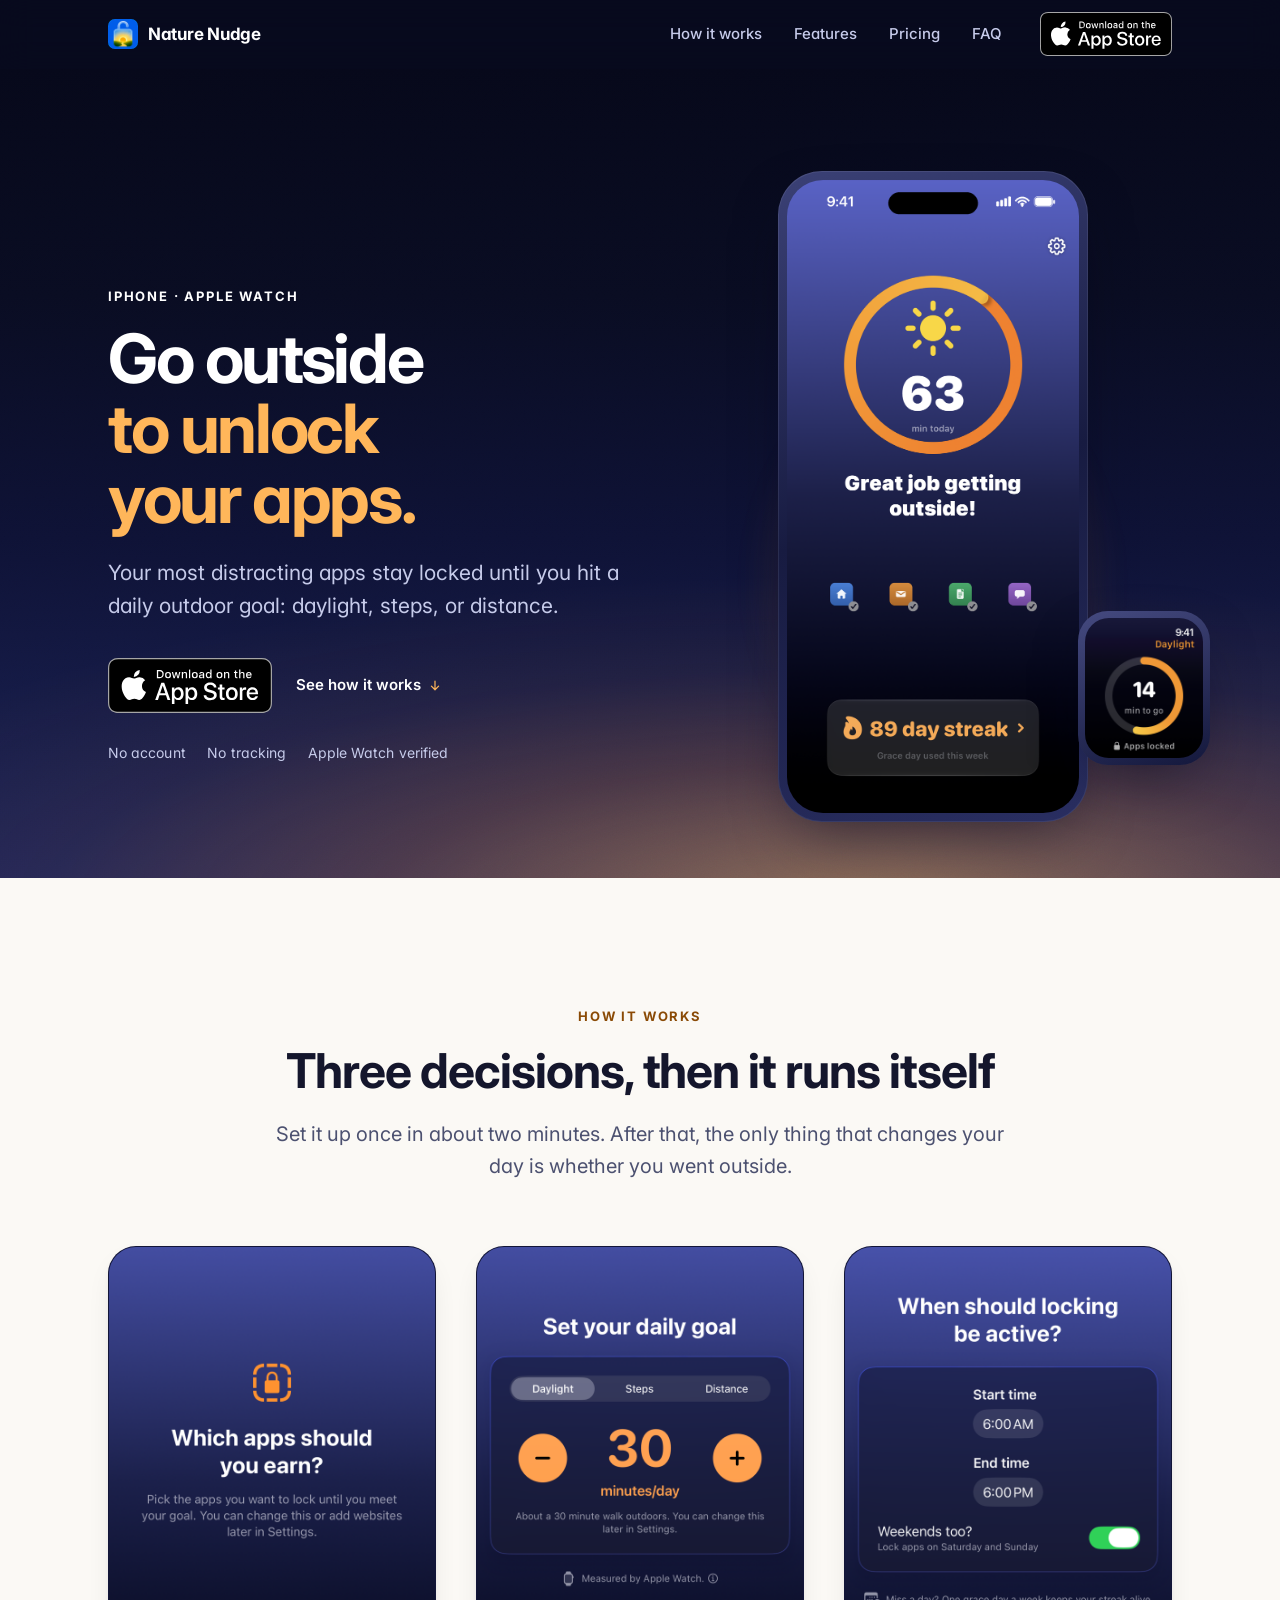
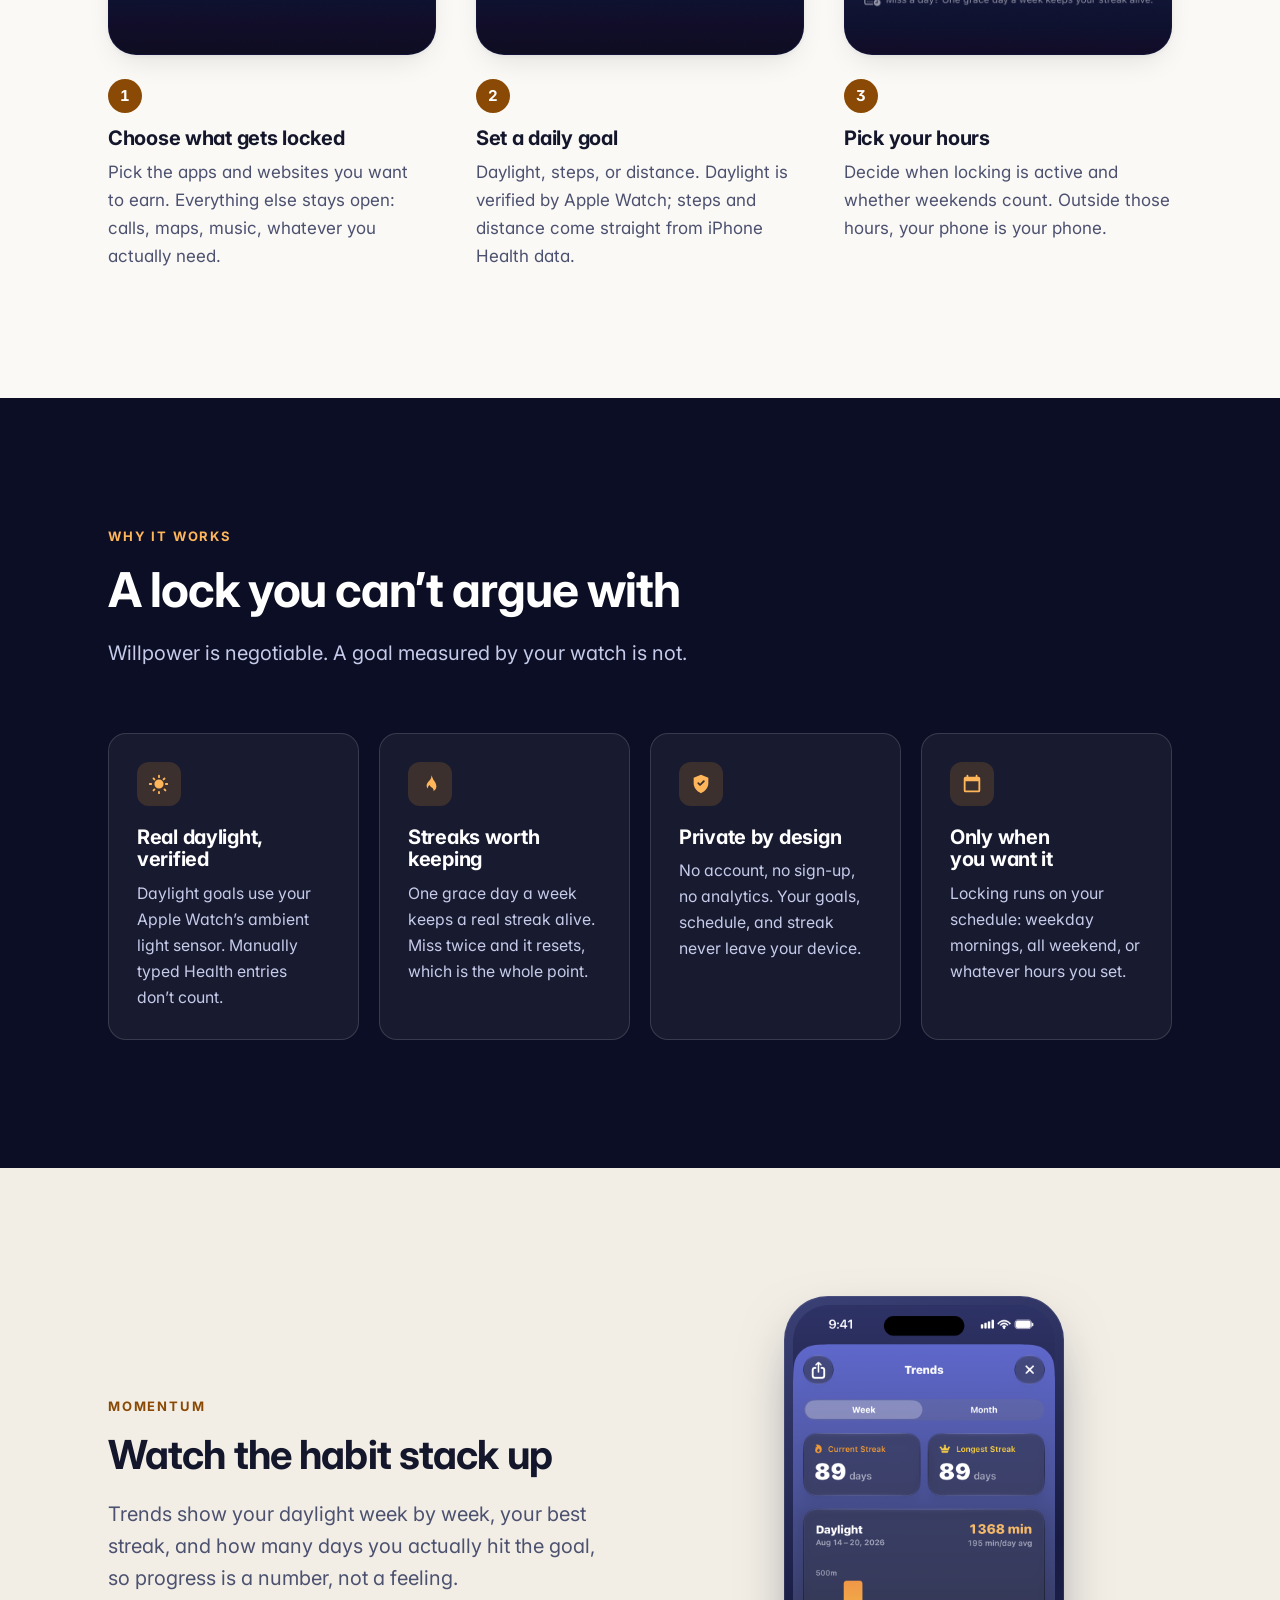
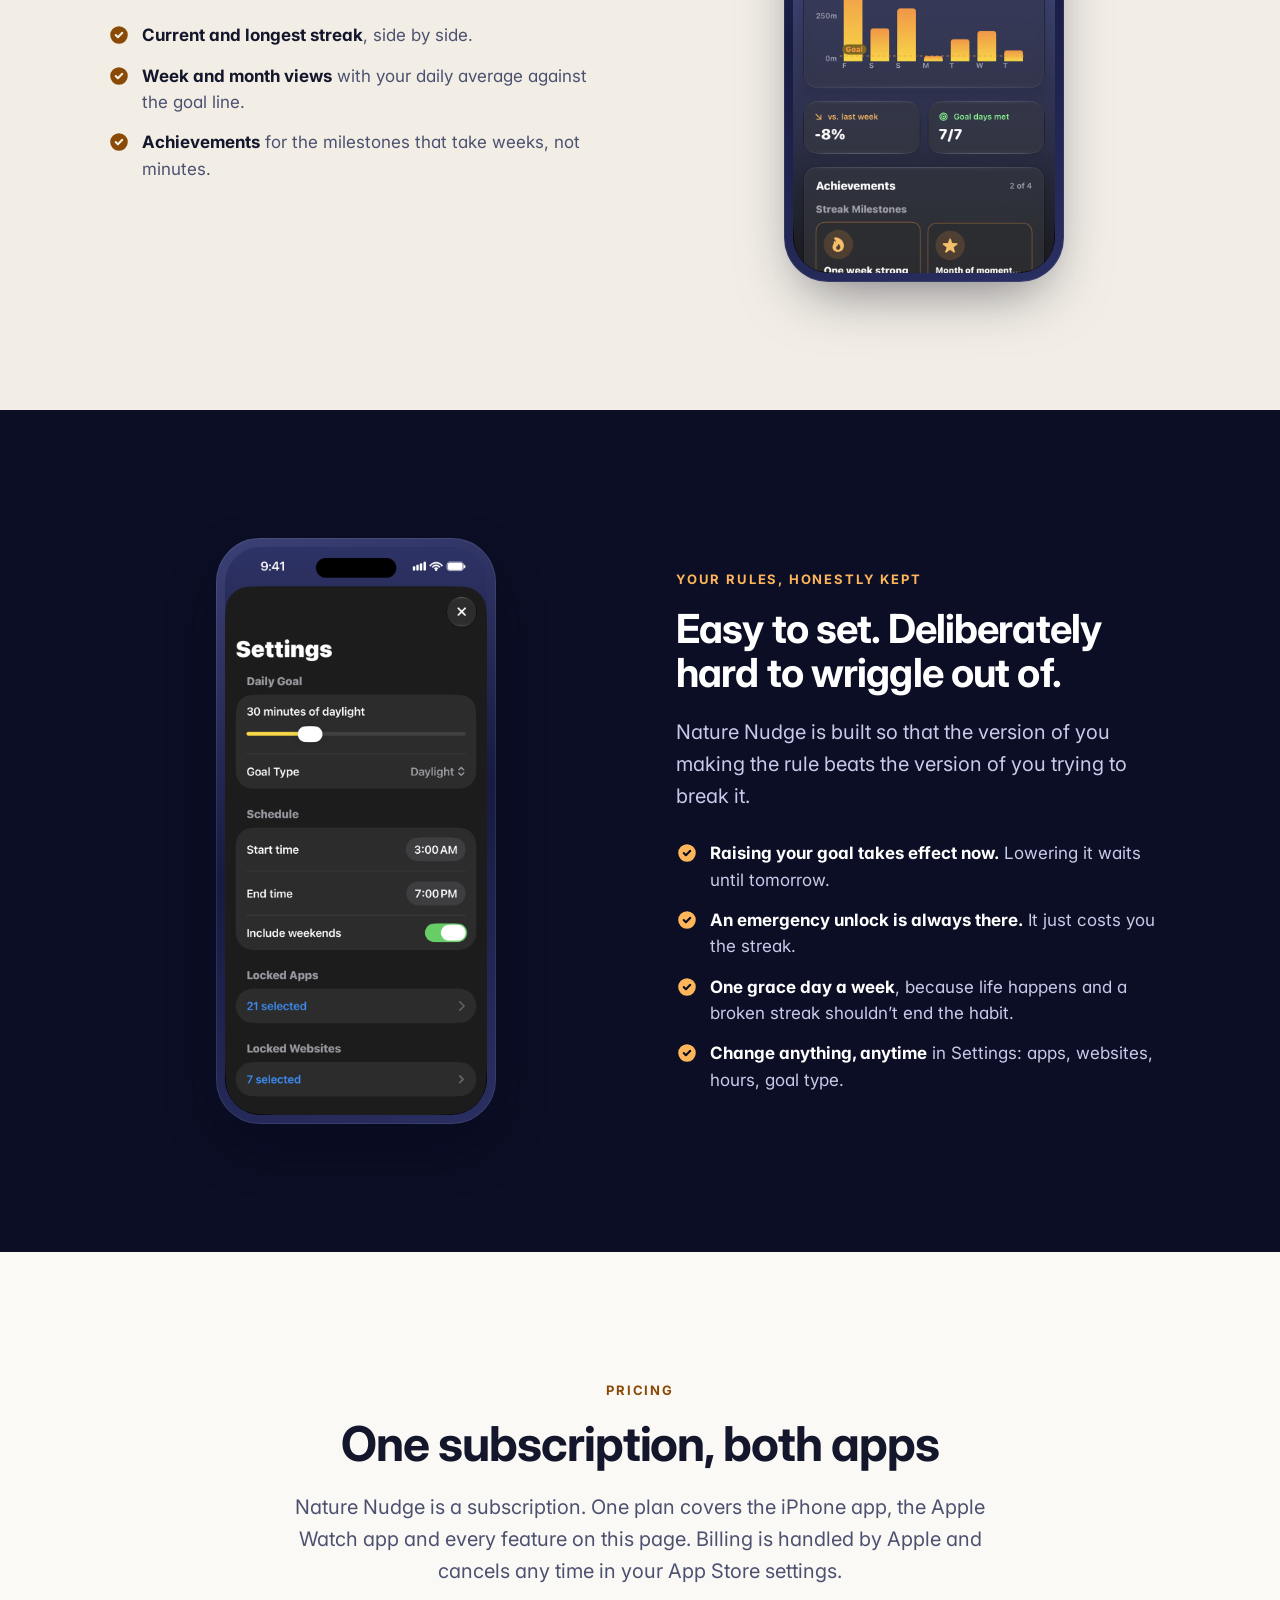
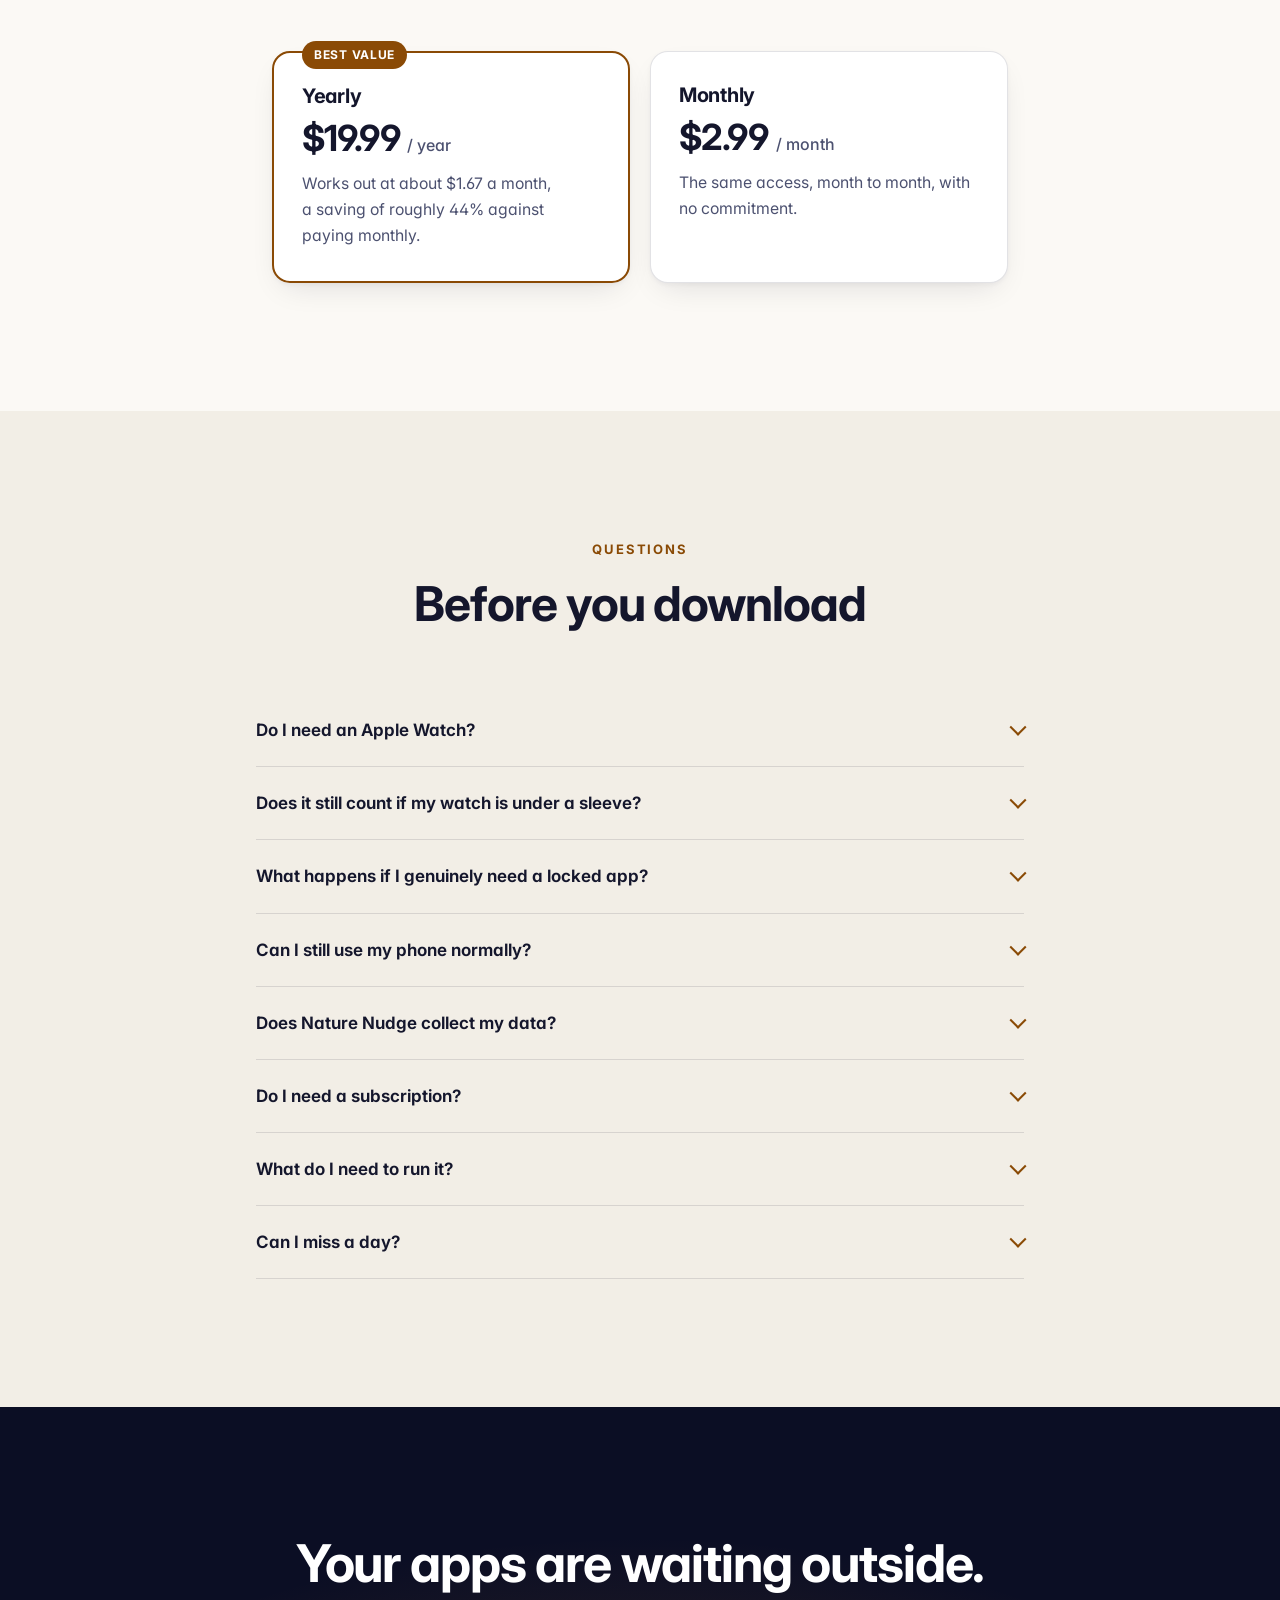
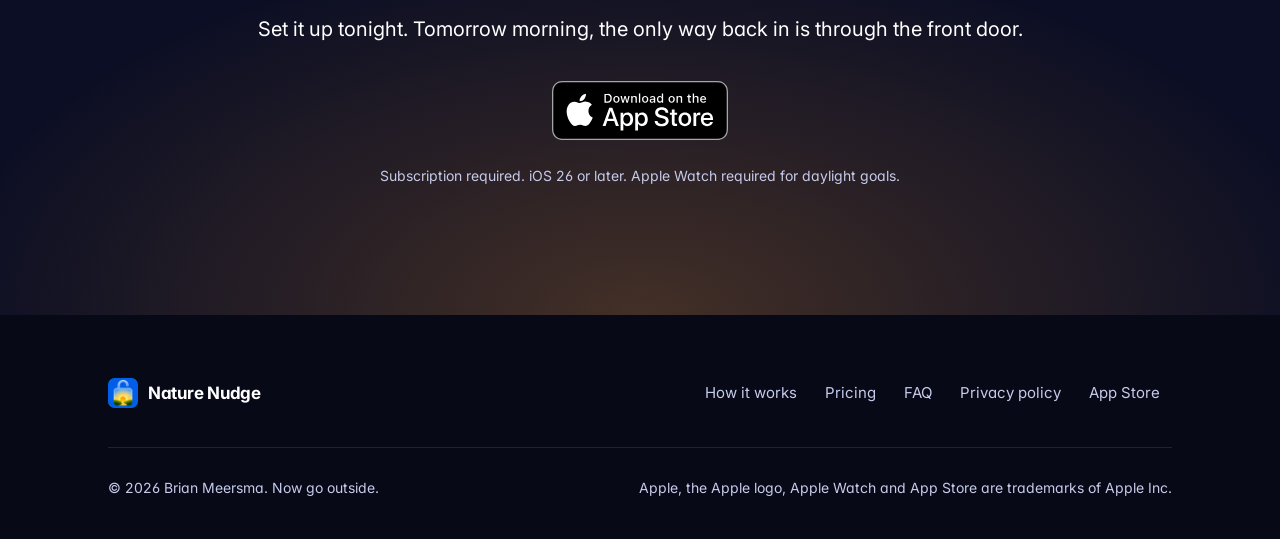
==== commit 0630e1c5: "Centre the step cards, and stop shipping half-resolution screenshots The step cards sat 60px from th" ====
--- a/index.html
+++ b/index.html
@@ -25,13 +25,13 @@
 <meta property="og:image:type" content="image/jpeg">
 <meta property="og:image:width" content="1200">
 <meta property="og:image:height" content="630">
-<meta property="og:image:alt" content="Two iPhones running Nature Nudge below the headline Go outside to unlock your apps.">
+<meta property="og:image:alt" content="An iPhone and an Apple Watch running Nature Nudge, beside the headline Go outside to unlock your apps.">
 
 <meta name="twitter:card" content="summary_large_image">
 <meta name="twitter:title" content="Nature Nudge | Go outside to unlock your apps">
 <meta name="twitter:description" content="Your distracting apps stay locked until you meet a daily daylight, steps, or distance goal.">
 <meta name="twitter:image" content="https://brian-meersma.github.io/NatureNudge-Website/assets/og-image.jpg">
-<meta name="twitter:image:alt" content="Two iPhones running Nature Nudge below the headline Go outside to unlock your apps.">
+<meta name="twitter:image:alt" content="An iPhone and an Apple Watch running Nature Nudge, beside the headline Go outside to unlock your apps.">
 
 <link rel="preconnect" href="https://fonts.googleapis.com">
 <link rel="preconnect" href="https://fonts.gstatic.com" crossorigin>
@@ -152,9 +152,9 @@
         <ol class="steps">
             <li class="step reveal">
                 <div class="step__shot">
-                    <img style="--shot-y: 45%" src="assets/screens/11-pick-apps.png"
+                    <img src="assets/screens/11-pick-apps.png"
                          alt="Setup screen asking which apps should you earn, with a Select Apps button."
-                         width="720" height="1566" loading="lazy">
+                         width="720" height="1565" loading="lazy">
                 </div>
                 <div>
                     <span class="step__n" aria-hidden="true">1</span>
@@ -168,9 +168,9 @@
 
             <li class="step reveal">
                 <div class="step__shot">
-                    <img style="--shot-y: 37%" src="assets/screens/10-set-goal.png"
+                    <img src="assets/screens/10-set-goal.png"
                          alt="Goal screen with Daylight, Steps and Distance tabs, set to 30 minutes per day and measured by Apple Watch."
-                         width="720" height="1566" loading="lazy">
+                         width="720" height="1565" loading="lazy">
                 </div>
                 <div>
                     <span class="step__n" aria-hidden="true">2</span>
@@ -184,9 +184,9 @@
 
             <li class="step reveal">
                 <div class="step__shot">
-                    <img style="--shot-y: 29%" src="assets/screens/12-your-hours.png"
+                    <img style="--shot-y: 32%" src="assets/screens/12-your-hours.png"
                          alt="Schedule screen with a six in the morning start time, six in the evening end time, and a Weekends too toggle switched on."
-                         width="720" height="1566" loading="lazy">
+                         width="720" height="1565" loading="lazy">
                 </div>
                 <div>
                     <span class="step__n" aria-hidden="true">3</span>
--- a/style.css
+++ b/style.css
@@ -94,7 +94,7 @@
 
 p { margin: 0; text-wrap: pretty; }
 
-ul { margin: 0; padding: 0; list-style: none; }
+ul, ol { margin: 0; padding: 0; list-style: none; }
 
 a { color: inherit; }
 
@@ -488,7 +488,7 @@
     width: 100%;
     aspect-ratio: 4 / 5;
     object-fit: cover;
-    object-position: 50% var(--shot-y, 40%);
+    object-position: 50% var(--shot-y, 40%);   /* measured content centre */
 }
 
 .step__n {
